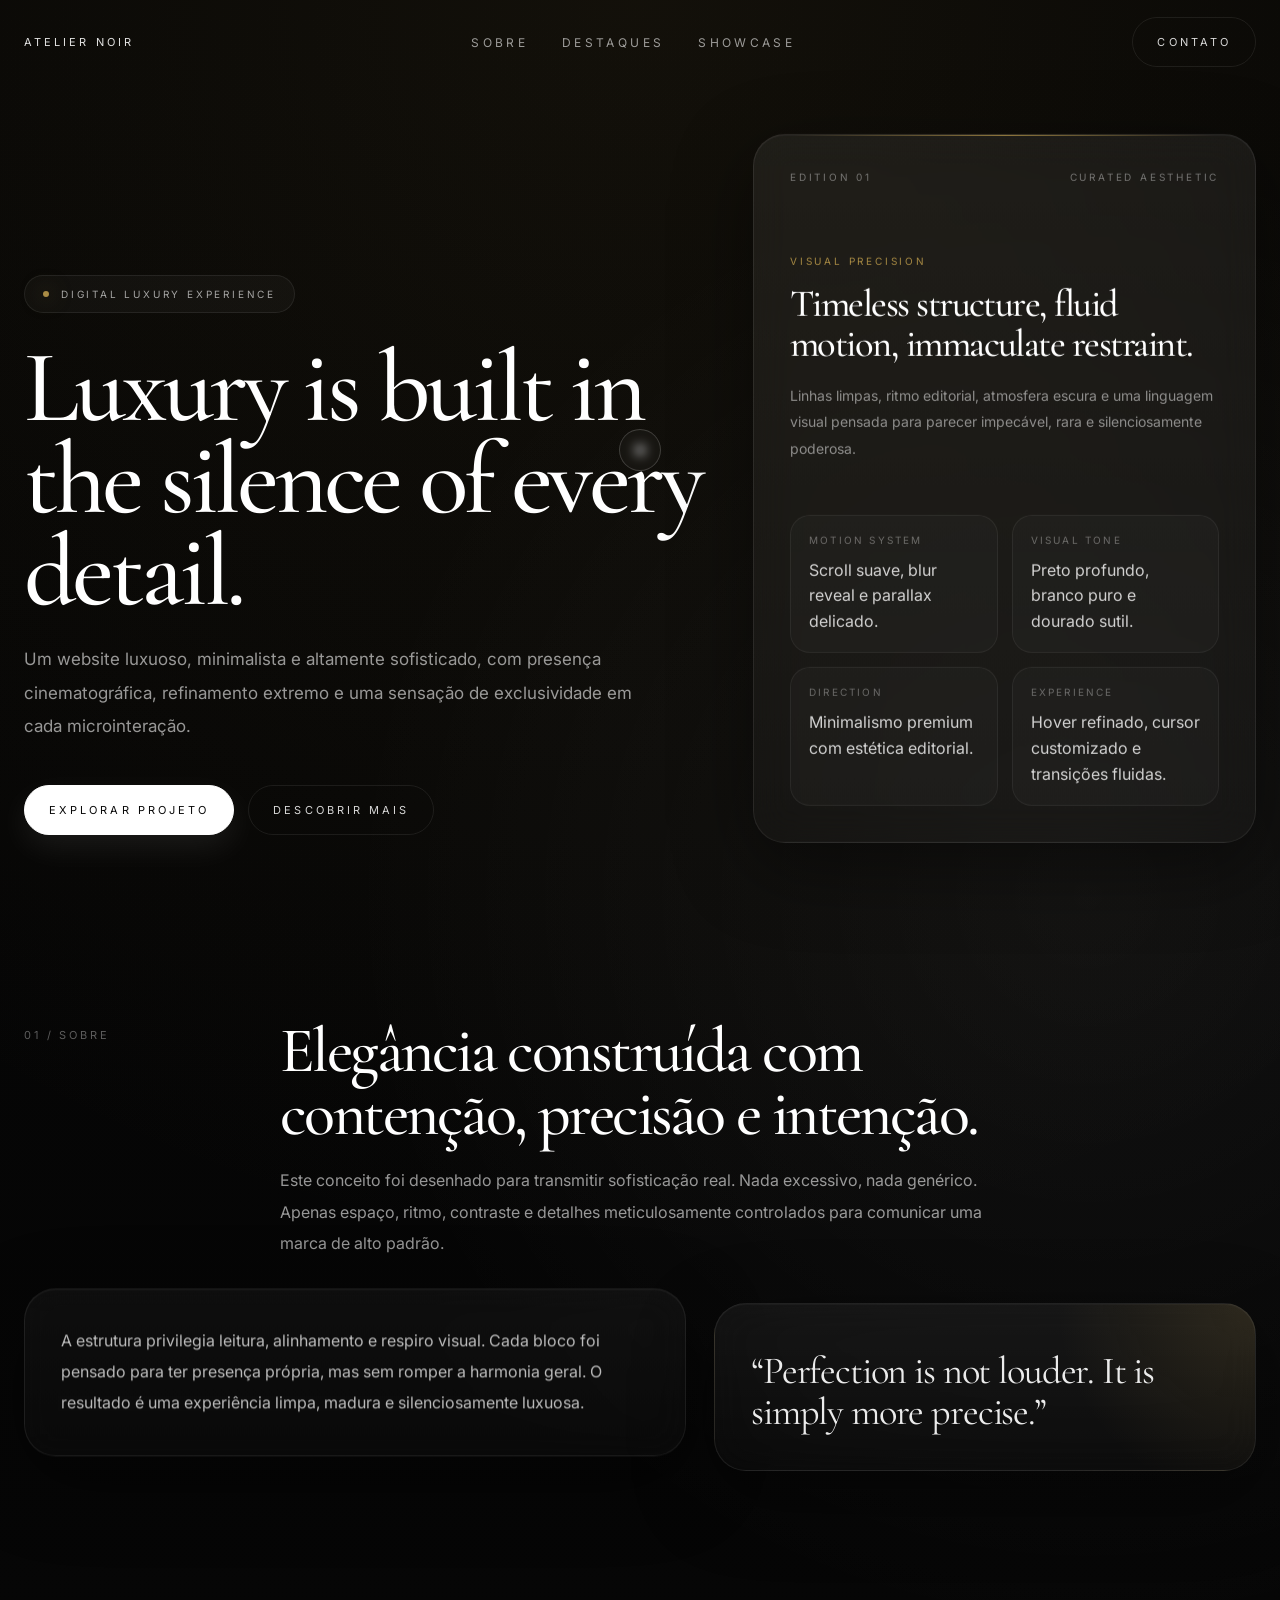
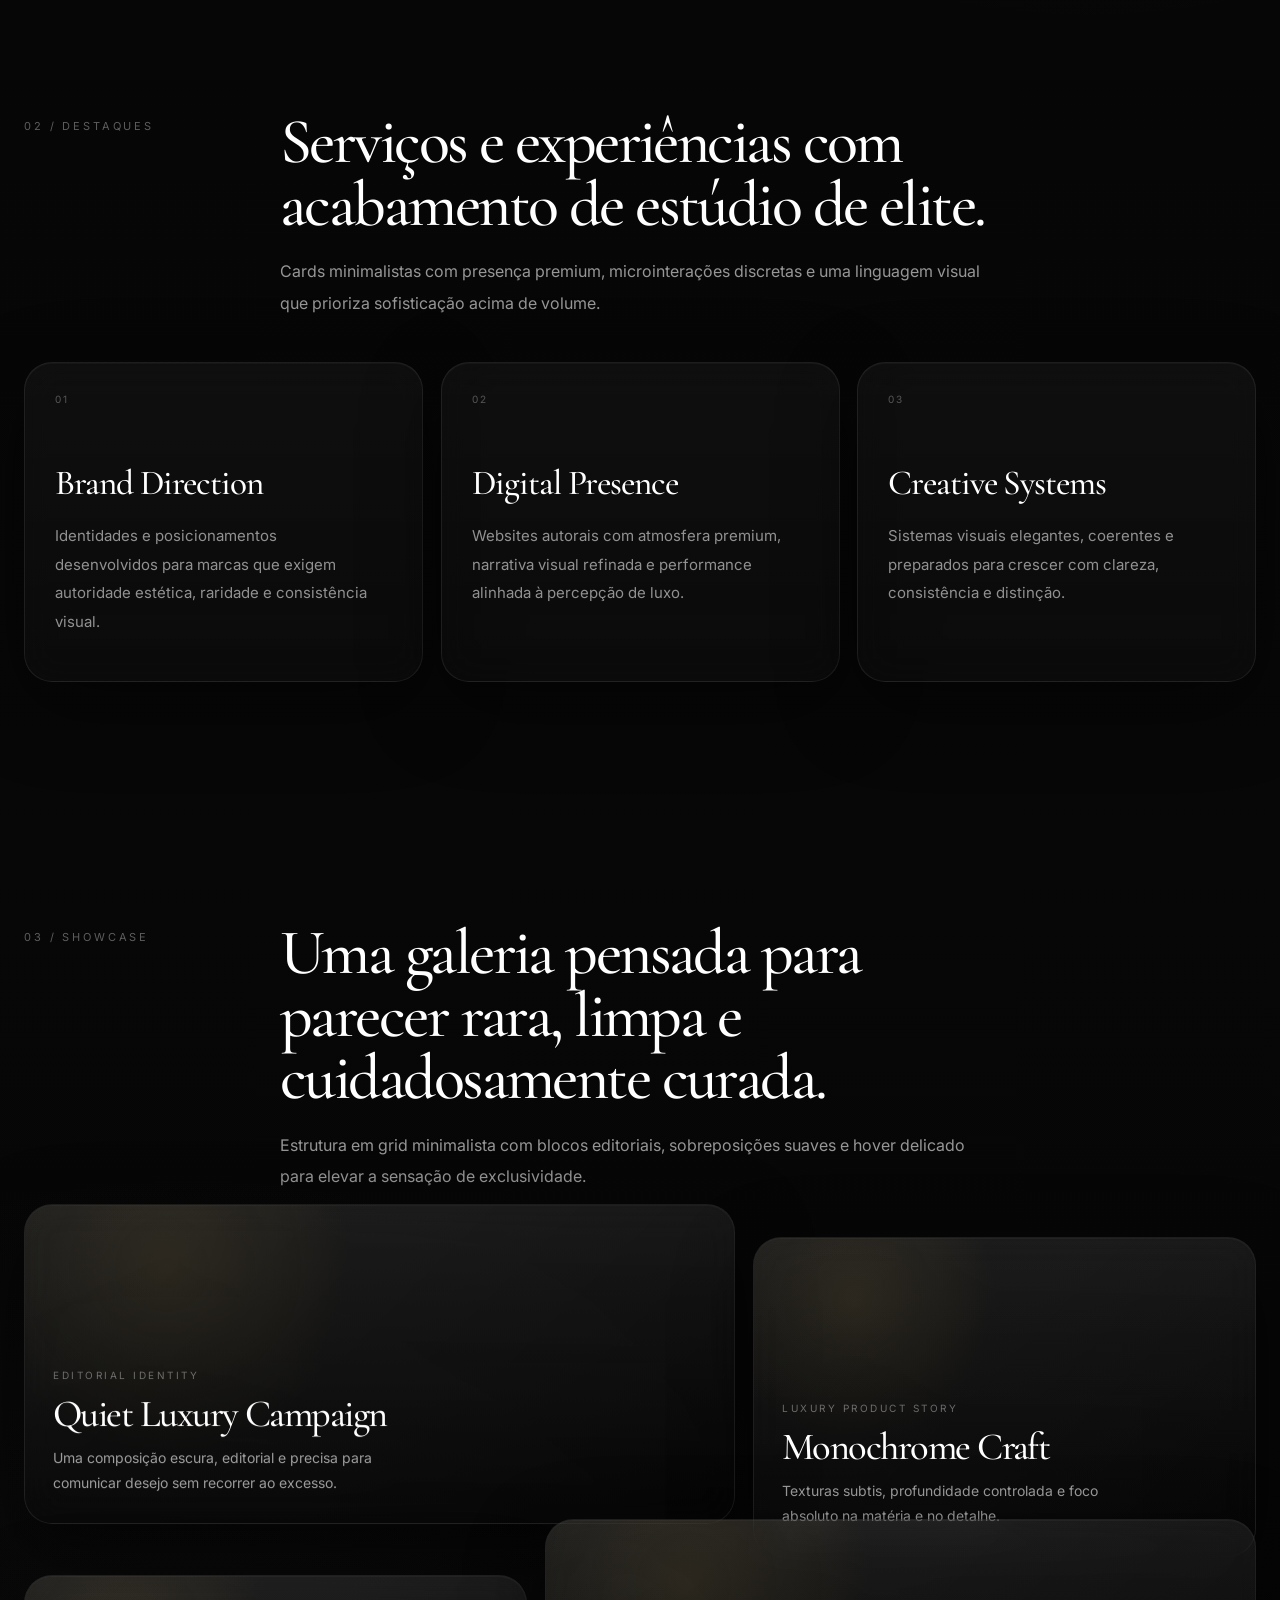
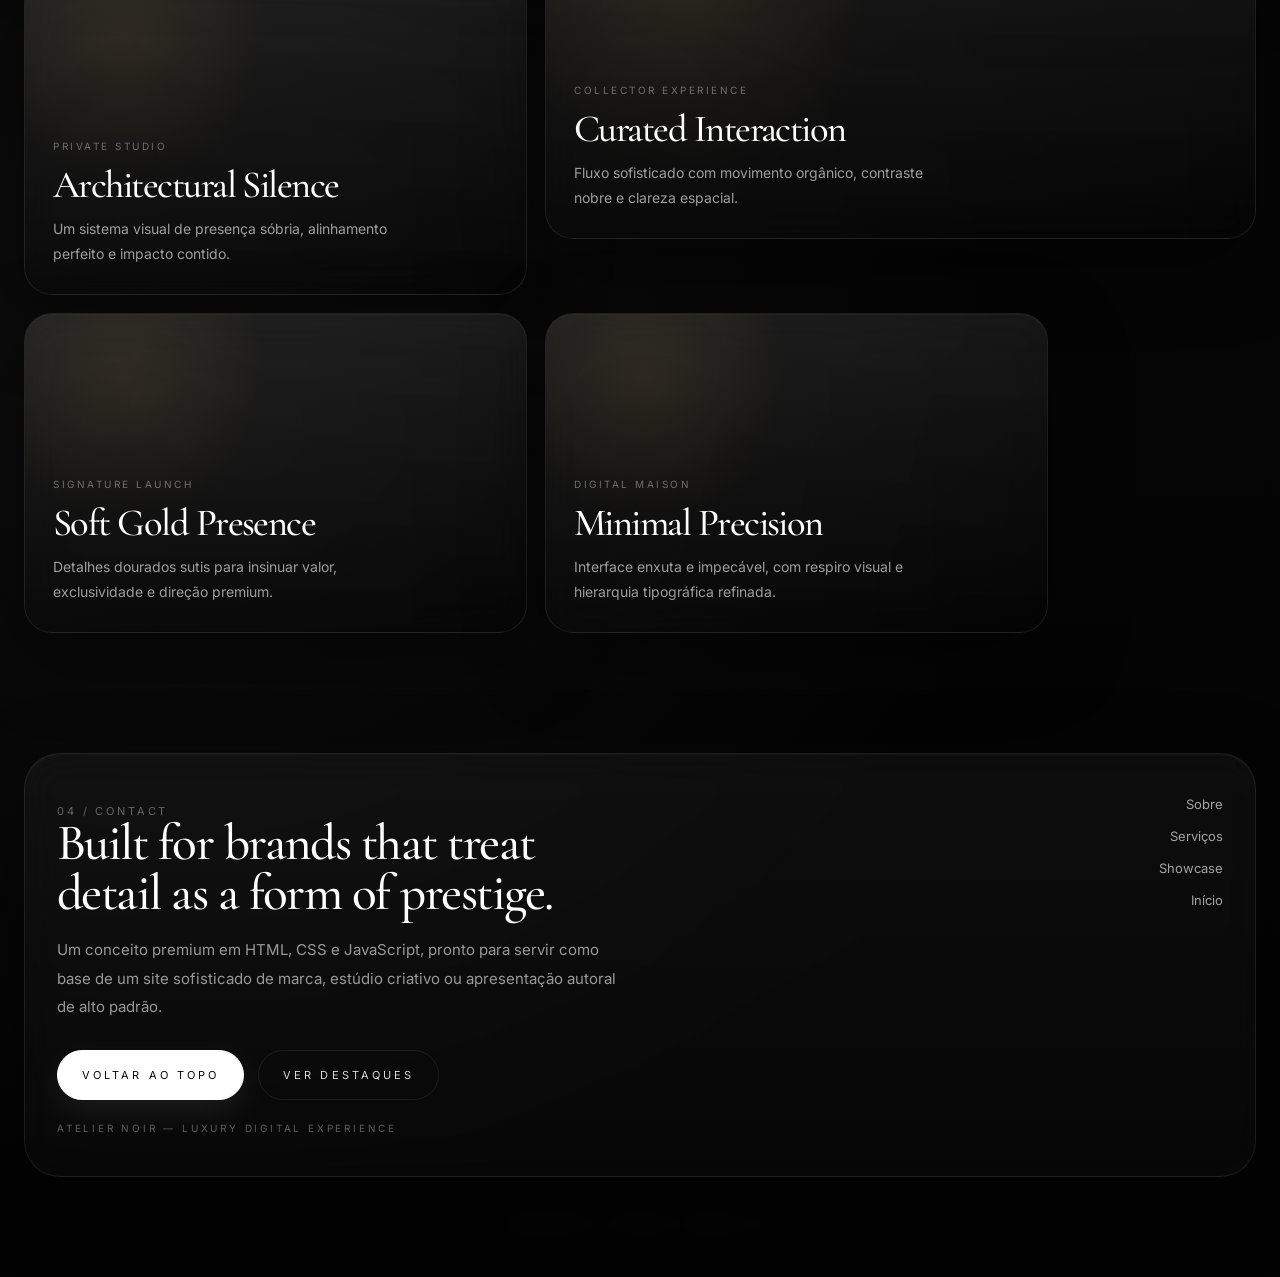
==== index.html @ e0cd9750 "Rename index 2.html to index.html" ====
<!DOCTYPE html>
<!--
  Atelier Noir — Luxury Digital Experience
  Arquivo: index.html
  Função: estrutura HTML principal do site.
-->
<html lang="pt-BR">
<head>
  <meta charset="UTF-8" />
  <meta name="viewport" content="width=device-width, initial-scale=1.0" />
  <title>Atelier Noir — Luxury Digital Experience</title>
  <link rel="preconnect" href="https://fonts.googleapis.com">
  <link rel="preconnect" href="https://fonts.gstatic.com" crossorigin>
  <link href="https://fonts.googleapis.com/css2?family=Inter:wght@300;400;500;600&family=Cormorant+Garamond:wght@400;500;600&display=swap" rel="stylesheet">
  <!-- Estilos principais do projeto -->
  <link rel="stylesheet" href="style.css" />
</head>
<body>
  <div class="cursor"></div>
  <div class="cursor-follower"></div>

  <header class="site-header" id="siteHeader">
    <div class="container nav">
      <a href="#hero" class="brand magnetic">Atelier Noir</a>
      <nav class="nav-links">
        <a href="#about" class="magnetic">Sobre</a>
        <a href="#services" class="magnetic">Destaques</a>
        <a href="#showcase" class="magnetic">Showcase</a>
      </nav>
      <a href="#footer" class="button ghost magnetic">Contato</a>
    </div>
  </header>

  <main>
    <section class="hero" id="hero">
      <div class="container hero-grid">
        <div class="reveal">
          <span class="eyebrow">Digital Luxury Experience</span>
          <h1>Luxury is built in the silence of every detail.</h1>
          <p class="hero-copy">
            Um website luxuoso, minimalista e altamente sofisticado, com presença cinematográfica, refinamento extremo e uma sensação de exclusividade em cada microinteração.
          </p>
          <div class="hero-actions">
            <a href="#showcase" class="button primary magnetic">Explorar projeto</a>
            <a href="#about" class="button ghost magnetic">Descobrir mais</a>
          </div>
        </div>

        <div class="hero-panel reveal parallax" data-speed="0.08">
          <div class="panel-meta">
            <span>Edition 01</span>
            <span>Curated Aesthetic</span>
          </div>
          <div class="label">Visual Precision</div>
          <h2 class="panel-title">Timeless structure, fluid motion, immaculate restraint.</h2>
          <p class="panel-copy">
            Linhas limpas, ritmo editorial, atmosfera escura e uma linguagem visual pensada para parecer impecável, rara e silenciosamente poderosa.
          </p>

          <div class="metrics">
            <div class="metric">
              <span>Motion System</span>
              <strong>Scroll suave, blur reveal e parallax delicado.</strong>
            </div>
            <div class="metric">
              <span>Visual Tone</span>
              <strong>Preto profundo, branco puro e dourado sutil.</strong>
            </div>
            <div class="metric">
              <span>Direction</span>
              <strong>Minimalismo premium com estética editorial.</strong>
            </div>
            <div class="metric">
              <span>Experience</span>
              <strong>Hover refinado, cursor customizado e transições fluidas.</strong>
            </div>
          </div>
        </div>
      </div>
    </section>

    <section class="section" id="about">
      <div class="container">
        <div class="section-top reveal">
          <div class="section-index">01 / Sobre</div>
          <div>
            <h2>Elegância construída com contenção, precisão e intenção.</h2>
            <p class="section-copy">
              Este conceito foi desenhado para transmitir sofisticação real. Nada excessivo, nada genérico. Apenas espaço, ritmo, contraste e detalhes meticulosamente controlados para comunicar uma marca de alto padrão.
            </p>
          </div>
        </div>

        <div class="about-layout">
          <div class="editorial-card reveal parallax" data-speed="0.05">
            <p>
              A estrutura privilegia leitura, alinhamento e respiro visual. Cada bloco foi pensado para ter presença própria, mas sem romper a harmonia geral. O resultado é uma experiência limpa, madura e silenciosamente luxuosa.
            </p>
          </div>
          <div class="editorial-quote reveal">
            <p>“Perfection is not louder. It is simply more precise.”</p>
          </div>
        </div>
      </div>
    </section>

    <section class="section" id="services">
      <div class="container">
        <div class="section-top reveal">
          <div class="section-index">02 / Destaques</div>
          <div>
            <h2>Serviços e experiências com acabamento de estúdio de elite.</h2>
            <p class="section-copy">
              Cards minimalistas com presença premium, microinterações discretas e uma linguagem visual que prioriza sofisticação acima de volume.
            </p>
          </div>
        </div>

        <div class="services-grid">
          <article class="service-card reveal magnetic">
            <div class="service-number">01</div>
            <h3>Brand Direction</h3>
            <p>Identidades e posicionamentos desenvolvidos para marcas que exigem autoridade estética, raridade e consistência visual.</p>
          </article>

          <article class="service-card reveal magnetic delay-08">
            <div class="service-number">02</div>
            <h3>Digital Presence</h3>
            <p>Websites autorais com atmosfera premium, narrativa visual refinada e performance alinhada à percepção de luxo.</p>
          </article>

          <article class="service-card reveal magnetic delay-16">
            <div class="service-number">03</div>
            <h3>Creative Systems</h3>
            <p>Sistemas visuais elegantes, coerentes e preparados para crescer com clareza, consistência e distinção.</p>
          </article>
        </div>
      </div>
    </section>

    <section class="section" id="showcase">
      <div class="container">
        <div class="section-top reveal">
          <div class="section-index">03 / Showcase</div>
          <div>
            <h2>Uma galeria pensada para parecer rara, limpa e cuidadosamente curada.</h2>
            <p class="section-copy">
              Estrutura em grid minimalista com blocos editoriais, sobreposições suaves e hover delicado para elevar a sensação de exclusividade.
            </p>
          </div>
        </div>

        <div class="showcase-grid">
          <article class="showcase-item reveal magnetic parallax" data-speed="0.04">
            <div>
              <div class="showcase-meta">Editorial Identity</div>
              <h3 class="showcase-title">Quiet Luxury Campaign</h3>
              <p class="showcase-desc">Uma composição escura, editorial e precisa para comunicar desejo sem recorrer ao excesso.</p>
            </div>
          </article>

          <article class="showcase-item reveal magnetic delay-06">
            <div>
              <div class="showcase-meta">Luxury Product Story</div>
              <h3 class="showcase-title">Monochrome Craft</h3>
              <p class="showcase-desc">Texturas subtis, profundidade controlada e foco absoluto na matéria e no detalhe.</p>
            </div>
          </article>

          <article class="showcase-item reveal magnetic delay-12">
            <div>
              <div class="showcase-meta">Private Studio</div>
              <h3 class="showcase-title">Architectural Silence</h3>
              <p class="showcase-desc">Um sistema visual de presença sóbria, alinhamento perfeito e impacto contido.</p>
            </div>
          </article>

          <article class="showcase-item reveal magnetic parallax" data-speed="0.06">
            <div>
              <div class="showcase-meta">Collector Experience</div>
              <h3 class="showcase-title">Curated Interaction</h3>
              <p class="showcase-desc">Fluxo sofisticado com movimento orgânico, contraste nobre e clareza espacial.</p>
            </div>
          </article>

          <article class="showcase-item reveal magnetic delay-08">
            <div>
              <div class="showcase-meta">Signature Launch</div>
              <h3 class="showcase-title">Soft Gold Presence</h3>
              <p class="showcase-desc">Detalhes dourados sutis para insinuar valor, exclusividade e direção premium.</p>
            </div>
          </article>

          <article class="showcase-item reveal magnetic delay-14">
            <div>
              <div class="showcase-meta">Digital Maison</div>
              <h3 class="showcase-title">Minimal Precision</h3>
              <p class="showcase-desc">Interface enxuta e impecável, com respiro visual e hierarquia tipográfica refinada.</p>
            </div>
          </article>
        </div>
      </div>
    </section>
  </main>

  <footer class="footer" id="footer">
    <div class="container">
      <div class="footer-grid reveal">
        <div>
          <div class="section-index">04 / Contact</div>
          <h3>Built for brands that treat detail as a form of prestige.</h3>
          <p>
            Um conceito premium em HTML, CSS e JavaScript, pronto para servir como base de um site sofisticado de marca, estúdio criativo ou apresentação autoral de alto padrão.
          </p>
          <div class="footer-actions">
            <a href="#hero" class="button primary magnetic">Voltar ao topo</a>
            <a href="#services" class="button ghost magnetic">Ver destaques</a>
          </div>
          <div class="footer-meta">Atelier Noir — Luxury Digital Experience</div>
        </div>

        <div class="footer-links">
          <a href="#about" class="social-link magnetic">Sobre</a>
          <a href="#services" class="social-link magnetic">Serviços</a>
          <a href="#showcase" class="social-link magnetic">Showcase</a>
          <a href="#hero" class="social-link magnetic">Início</a>
        </div>
      </div>
    
    <!-- ===================================================== -->
    <!-- Crédito do designer (fora do card, mais elegante)     -->
    <!-- ===================================================== -->
    <a href="https://gusthaf-versailles.vercel.app/" target="_blank" class="designer-signature reveal">
      Designed by Gusthaf Versailles
    </a>

  </div>
</footer>

  <!-- Scripts principais do projeto -->
  <script src="script.js"></script>
</body>
</html>
---- style.css ----
/* =========================================================
   Atelier Noir — Luxury Digital Experience
   Arquivo: style.css
   Função: estilos visuais, responsividade, animações e layout.
   ========================================================= */

:root {
  --bg: #050505;
  --bg-soft: #0a0a0a;
  --panel: rgba(255, 255, 255, 0.04);
  --panel-strong: rgba(255, 255, 255, 0.06);
  --text: #ffffff;
  --muted: rgba(255, 255, 255, 0.58);
  --soft: rgba(255, 255, 255, 0.18);
  --line: rgba(255, 255, 255, 0.08);
  --gold: #aa8c45;
  --gold-soft: rgba(170, 140, 69, 0.22);
  --graphite: #1a1a1a;
  --radius-xl: 32px;
  --radius-lg: 24px;
  --radius-md: 18px;
  --shadow: 0 24px 80px rgba(0, 0, 0, 0.45);
  --container: 1280px;
}

/* Reset global e box sizing. */
* {
  margin: 0;
  padding: 0;
  box-sizing: border-box;
}

/* Rolagem suave para links internos. */
html {
  scroll-behavior: smooth;
}

/* Base visual da página: fundo, tipografia e cursor customizado. */
body {
  font-family: 'Inter', sans-serif;
  background:
    radial-gradient(circle at 50% 0%, rgba(170, 140, 69, 0.09), transparent 28%),
    radial-gradient(circle at 85% 20%, rgba(255, 255, 255, 0.05), transparent 20%),
    radial-gradient(circle at 15% 80%, rgba(120, 120, 120, 0.07), transparent 22%),
    linear-gradient(180deg, #040404 0%, #070707 55%, #030303 100%);
  color: var(--text);
  min-height: 100vh;
  overflow-x: hidden;
  cursor: none;
}

body::before {
  content: "";
  position: fixed;
  inset: 0;
  pointer-events: none;
  opacity: 0.045;
  background-image: radial-gradient(rgba(255,255,255,0.8) 0.45px, transparent 0.45px);
  background-size: 8px 8px;
  mask-image: linear-gradient(to bottom, rgba(0,0,0,0.9), rgba(0,0,0,0.25));
  z-index: 1;
}

a {
  color: inherit;
  text-decoration: none;
}

img {
  max-width: 100%;
  display: block;
}

/* Cursor customizado usado em telas sem toque. */
.cursor,
.cursor-follower {
  position: fixed;
  top: 0;
  left: 0;
  pointer-events: none;
  z-index: 9999;
  border-radius: 50%;
  transform: translate(-50%, -50%);
  transition: opacity 0.3s ease;
}

.cursor {
  width: 9px;
  height: 9px;
  background: rgba(255,255,255,0.95);
  mix-blend-mode: difference;
}

.cursor-follower {
  width: 42px;
  height: 42px;
  border: 1px solid rgba(255,255,255,0.18);
  background: rgba(255,255,255,0.03);
  backdrop-filter: blur(6px);
}

/* Container central para manter o conteúdo alinhado. */
.container {
  width: min(calc(100% - 48px), var(--container));
  margin: 0 auto;
  position: relative;
  z-index: 2;
}

/* Header fixo e navegação principal. */
.site-header {
  position: fixed;
  top: 0;
  left: 0;
  width: 100%;
  z-index: 1000;
  border-bottom: 1px solid transparent;
  transition: background 0.5s ease, border-color 0.5s ease, backdrop-filter 0.5s ease, transform 0.5s ease;
}

.site-header.scrolled {
  background: rgba(0, 0, 0, 0.36);
  border-color: rgba(255,255,255,0.06);
  backdrop-filter: blur(18px);
}

.nav {
  display: flex;
  align-items: center;
  justify-content: space-between;
  min-height: 84px;
  gap: 20px;
}

.brand,
.eyebrow,
.label,
.button,
.footer-meta,
.nav-links a {
  text-transform: uppercase;
  letter-spacing: 0.28em;
}

.brand {
  font-size: 11px;
  color: rgba(255,255,255,0.88);
  white-space: nowrap;
}

.nav-links {
  display: flex;
  gap: 34px;
  font-size: 12px;
  color: rgba(255,255,255,0.58);
}

.nav-links a,
.button,
.showcase-item,
.service-card,
.social-link {
  transition: transform 0.5s cubic-bezier(.19,1,.22,1), color 0.4s ease, border-color 0.4s ease, background 0.4s ease, box-shadow 0.5s ease, opacity 0.4s ease;
}

.nav-links a:hover,
.social-link:hover {
  color: rgba(255,255,255,1);
}

/* Botões reutilizáveis do site. */
.button {
  display: inline-flex;
  align-items: center;
  justify-content: center;
  gap: 12px;
  min-height: 50px;
  padding: 0 24px;
  border-radius: 999px;
  border: 1px solid var(--line);
  font-size: 11px;
  color: rgba(255,255,255,0.84);
  background: transparent;
}

.button:hover {
  transform: translateY(-2px);
  border-color: rgba(255,255,255,0.18);
}

.button.primary {
  background: #ffffff;
  color: #080808;
  border-color: #ffffff;
  box-shadow: 0 12px 32px rgba(255,255,255,0.08);
}

.button.primary:hover {
  box-shadow: 0 18px 40px rgba(255,255,255,0.12);
}

.button.ghost:hover {
  border-color: rgba(170, 140, 69, 0.45);
  color: #ffffff;
}

/* Seção hero: primeira dobra do site. */
.hero {
  min-height: 100vh;
  display: flex;
  align-items: center;
  padding: 120px 0 60px;
}

.hero-grid {
  display: grid;
  grid-template-columns: 1.15fr 0.85fr;
  gap: 48px;
  align-items: end;
}

.eyebrow {
  display: inline-flex;
  align-items: center;
  gap: 12px;
  border: 1px solid var(--line);
  background: rgba(255,255,255,0.03);
  border-radius: 999px;
  padding: 12px 18px;
  font-size: 10px;
  color: rgba(255,255,255,0.62);
  backdrop-filter: blur(16px);
  margin-bottom: 28px;
}

.eyebrow::before {
  content: "";
  width: 6px;
  height: 6px;
  border-radius: 50%;
  background: var(--gold);
  box-shadow: 0 0 22px rgba(170,140,69,0.7);
}

h1,
h2,
.showcase-title,
.panel-title {
  font-family: 'Cormorant Garamond', serif;
  font-weight: 500;
  letter-spacing: -0.04em;
}

h1 {
  font-size: clamp(4.2rem, 8vw, 8.5rem);
  line-height: 0.9;
  max-width: 900px;
}

.hero-copy {
  max-width: 640px;
  margin-top: 26px;
  font-size: 17px;
  line-height: 1.95;
  color: var(--muted);
}

.hero-actions {
  display: flex;
  flex-wrap: wrap;
  gap: 14px;
  margin-top: 42px;
}

/* Card lateral da hero com métricas e efeito premium. */
.hero-panel {
  position: relative;
  overflow: hidden;
  border-radius: var(--radius-xl);
  border: 1px solid rgba(255,255,255,0.08);
  background: linear-gradient(180deg, rgba(255,255,255,0.065), rgba(255,255,255,0.025));
  padding: 36px;
  box-shadow: var(--shadow), inset 0 1px 0 rgba(255,255,255,0.04);
  backdrop-filter: blur(18px);
}

.hero-panel::before {
  content: "";
  position: absolute;
  top: 0;
  left: 40px;
  right: 40px;
  height: 1px;
  background: linear-gradient(90deg, transparent, rgba(170,140,69,0.9), transparent);
}

.panel-meta {
  display: flex;
  align-items: center;
  justify-content: space-between;
  margin-bottom: 72px;
  font-size: 10px;
  color: rgba(255,255,255,0.4);
  text-transform: uppercase;
  letter-spacing: 0.28em;
}

.label {
  color: var(--gold);
  font-size: 10px;
  margin-bottom: 18px;
}

.panel-title {
  font-size: clamp(2rem, 3vw, 3.2rem);
  line-height: 1.04;
  max-width: 500px;
}

.panel-copy {
  margin-top: 18px;
  font-size: 14px;
  line-height: 1.9;
  color: rgba(255,255,255,0.5);
  max-width: 430px;
}

.metrics {
  display: grid;
  grid-template-columns: repeat(2, 1fr);
  gap: 14px;
  margin-top: 52px;
}

.metric {
  background: rgba(255,255,255,0.025);
  border: 1px solid rgba(255,255,255,0.06);
  border-radius: 20px;
  padding: 18px;
}

.metric span {
  display: block;
  font-size: 10px;
  text-transform: uppercase;
  letter-spacing: 0.22em;
  color: rgba(255,255,255,0.35);
  margin-bottom: 12px;
}

.metric strong {
  font-size: 1rem;
  font-weight: 400;
  color: rgba(255,255,255,0.8);
  line-height: 1.6;
}

/* Estrutura geral das seções internas. */
.section {
  padding: 120px 0;
}

.section-top {
  display: grid;
  grid-template-columns: 220px 1fr;
  gap: 36px;
  margin-bottom: 44px;
  align-items: start;
}

.section-index {
  font-size: 11px;
  color: rgba(255,255,255,0.35);
  text-transform: uppercase;
  letter-spacing: 0.26em;
  padding-top: 8px;
}

h2 {
  font-size: clamp(2.8rem, 5vw, 5rem);
  line-height: 0.98;
  max-width: 720px;
}

.section-copy {
  margin-top: 20px;
  max-width: 720px;
  font-size: 16px;
  line-height: 1.95;
  color: rgba(255,255,255,0.58);
}

/* Seção Sobre. */
.about-layout {
  display: grid;
  grid-template-columns: 1.1fr 0.9fr;
  gap: 28px;
  align-items: stretch;
}

.editorial-card,
.editorial-quote,
.service-card,
.showcase-item,
.footer-grid {
  border: 1px solid rgba(255,255,255,0.08);
  background: linear-gradient(180deg, rgba(255,255,255,0.04), rgba(255,255,255,0.02));
  box-shadow: var(--shadow), inset 0 1px 0 rgba(255,255,255,0.03);
  backdrop-filter: blur(18px);
}

.editorial-card,
.editorial-quote {
  border-radius: var(--radius-xl);
  padding: 36px;
}

.editorial-card p,
.editorial-quote p {
  font-size: 16px;
  line-height: 1.95;
  color: rgba(255,255,255,0.72);
}

.editorial-quote {
  display: flex;
  align-items: end;
  min-height: 100%;
  background:
    radial-gradient(circle at top right, rgba(170,140,69,0.16), transparent 35%),
    linear-gradient(180deg, rgba(255,255,255,0.05), rgba(255,255,255,0.02));
}

.editorial-quote p {
  font-family: 'Cormorant Garamond', serif;
  font-size: clamp(2rem, 3vw, 3rem);
  line-height: 1.08;
  color: rgba(255,255,255,0.92);
  letter-spacing: -0.03em;
}

/* Grid de serviços/destaques. */
.services-grid {
  display: grid;
  grid-template-columns: repeat(3, 1fr);
  gap: 18px;
}

.service-card {
  position: relative;
  overflow: hidden;
  border-radius: 28px;
  padding: 30px;
  min-height: 320px;
}

.service-card::before {
  content: "";
  position: absolute;
  inset: auto 0 0 0;
  height: 1px;
  background: linear-gradient(90deg, transparent, rgba(170,140,69,0.75), transparent);
  opacity: 0;
  transition: opacity 0.45s ease;
}

.service-card:hover {
  transform: translateY(-8px);
  border-color: rgba(255,255,255,0.13);
  background: linear-gradient(180deg, rgba(255,255,255,0.065), rgba(255,255,255,0.025));
}

.service-card:hover::before {
  opacity: 1;
}

.service-number {
  font-size: 10px;
  color: rgba(255,255,255,0.3);
  text-transform: uppercase;
  letter-spacing: 0.24em;
}

.service-card h3 {
  margin-top: 56px;
  font-family: 'Cormorant Garamond', serif;
  font-size: 2.2rem;
  font-weight: 500;
  letter-spacing: -0.03em;
}

.service-card p {
  margin-top: 18px;
  font-size: 15px;
  line-height: 1.9;
  color: rgba(255,255,255,0.55);
  max-width: 320px;
}

/* Showcase em grid editorial. */
.showcase-grid {
  display: grid;
  grid-template-columns: repeat(12, 1fr);
  gap: 18px;
}

.showcase-item {
  position: relative;
  overflow: hidden;
  border-radius: 28px;
  min-height: 320px;
  padding: 28px;
  display: flex;
  align-items: end;
  isolation: isolate;
}

.showcase-item::before {
  content: "";
  position: absolute;
  inset: 0;
  background: linear-gradient(180deg, rgba(255,255,255,0.02), rgba(0,0,0,0.55));
  z-index: -1;
}

.showcase-item::after {
  content: "";
  position: absolute;
  inset: 0;
  background:
    radial-gradient(circle at 20% 20%, rgba(170,140,69,0.16), transparent 30%),
    linear-gradient(135deg, rgba(255,255,255,0.06), rgba(255,255,255,0.01));
  opacity: 0.9;
  z-index: -2;
  transition: transform 1s cubic-bezier(.19,1,.22,1), opacity 0.5s ease;
}

.showcase-item:hover {
  transform: translateY(-6px);
  border-color: rgba(255,255,255,0.14);
}

.showcase-item:hover::after {
  transform: scale(1.06);
  opacity: 1;
}

.showcase-item:nth-child(1),
.showcase-item:nth-child(4) {
  grid-column: span 7;
}

.showcase-item:nth-child(2),
.showcase-item:nth-child(3),
.showcase-item:nth-child(5),
.showcase-item:nth-child(6) {
  grid-column: span 5;
}

.showcase-meta {
  font-size: 10px;
  text-transform: uppercase;
  letter-spacing: 0.25em;
  color: rgba(255,255,255,0.38);
  margin-bottom: 14px;
}

.showcase-title {
  font-size: clamp(2rem, 3vw, 3rem);
  line-height: 1.02;
  margin-bottom: 10px;
}

.showcase-desc {
  font-size: 14px;
  line-height: 1.8;
  color: rgba(255,255,255,0.6);
  max-width: 360px;
}

/* Rodapé e chamada final. */
.footer {
  padding: 0 0 48px;
}

.footer-grid {
  border-radius: 36px;
  padding: 42px 32px;
  display: grid;
  grid-template-columns: 1.2fr 0.8fr;
  gap: 32px;
}

.footer h3 {
  font-family: 'Cormorant Garamond', serif;
  font-size: clamp(2.4rem, 4vw, 4.2rem);
  font-weight: 500;
  line-height: 0.98;
  letter-spacing: -0.03em;
  max-width: 580px;
}

.footer p {
  margin-top: 18px;
  max-width: 560px;
  color: rgba(255,255,255,0.58);
  line-height: 1.9;
  font-size: 15px;
}

.footer-actions {
  margin-top: 28px;
  display: flex;
  flex-wrap: wrap;
  gap: 14px;
}

.footer-links {
  display: grid;
  gap: 16px;
  align-content: start;
  justify-items: end;
  text-align: right;
  color: rgba(255,255,255,0.62);
  font-size: 13px;
}

.footer-meta {
  margin-top: 22px;
  font-size: 10px;
  color: rgba(255,255,255,0.34);
}

/* Estado inicial/final das animações de entrada. */
.reveal {
  opacity: 0;
  transform: translateY(36px);
  filter: blur(14px);
  transition: opacity 1.2s cubic-bezier(.19,1,.22,1), transform 1.2s cubic-bezier(.19,1,.22,1), filter 1.2s cubic-bezier(.19,1,.22,1);
  will-change: transform, opacity, filter;
}

/* Delays utilitários substituem estilos inline sem mudar o efeito. */
.delay-06 { transition-delay: 0.06s; }
.delay-08 { transition-delay: 0.08s; }
.delay-12 { transition-delay: 0.12s; }
.delay-14 { transition-delay: 0.14s; }
.delay-16 { transition-delay: 0.16s; }

.reveal.visible {
  opacity: 1;
  transform: translateY(0);
  filter: blur(0);
}

.parallax {
  will-change: transform;
  transform: translate3d(0, 0, 0);
}

/* Responsividade para tablets e telas médias. */
@media (max-width: 1080px) {
  .hero-grid,
  .about-layout,
  .footer-grid,
  .section-top,
  .services-grid {
    grid-template-columns: 1fr;
  }

  .nav-links {
    display: none;
  }

  .showcase-item,
  .showcase-item:nth-child(1),
  .showcase-item:nth-child(2),
  .showcase-item:nth-child(3),
  .showcase-item:nth-child(4),
  .showcase-item:nth-child(5),
  .showcase-item:nth-child(6) {
    grid-column: span 12;
  }

  .footer-links {
    justify-items: start;
    text-align: left;
  }

  .panel-meta {
    margin-bottom: 40px;
  }
}

/* Responsividade para mobile. */
@media (max-width: 720px) {
  body {
    cursor: auto;
  }

  .cursor,
  .cursor-follower {
    display: none;
  }

  .container {
    width: min(calc(100% - 28px), var(--container));
  }

  .nav {
    min-height: 72px;
  }

  .hero {
    padding-top: 112px;
  }

  .hero-panel,
  .editorial-card,
  .editorial-quote,
  .service-card,
  .showcase-item,
  .footer-grid {
    padding: 24px;
    border-radius: 24px;
  }

  .metrics {
    grid-template-columns: 1fr;
  }

  .section {
    padding: 84px 0;
  }

  .showcase-item {
    min-height: 260px;
  }
}


/* =========================================================
   Assinatura do designer (fora do footer-card)
   Estilo minimalista, editorial e sofisticado.
   ========================================================= */

.designer-signature {
  margin-top: 32px;
  text-align: center;

  font-size: 10px;
  letter-spacing: 0.32em;
  text-transform: uppercase;

  color: rgba(255,255,255,0.22);

  transition: opacity 0.4s ease, color 0.4s ease;
}

.designer-signature:hover {
  color: rgba(255,255,255,0.5);
}


/* Upgrade da assinatura: link + fade elegante */
.designer-signature {
  display: block;
  margin-top: 40px;
  text-align: center;

  font-size: 10px;
  letter-spacing: 0.32em;
  text-transform: uppercase;

  color: rgba(255,255,255,0.18);

  opacity: 0;
  transform: translateY(10px);

  animation: signatureFade 1.2s ease forwards;
  animation-delay: 0.6s;

  transition: color 0.4s ease, opacity 0.4s ease;
}

/* Hover refinado */
.designer-signature:hover {
  color: rgba(255,255,255,0.55);
}

/* Fade suave ao aparecer no final */
@keyframes signatureFade {
  to {
    opacity: 1;
    transform: translateY(0);
  }
}
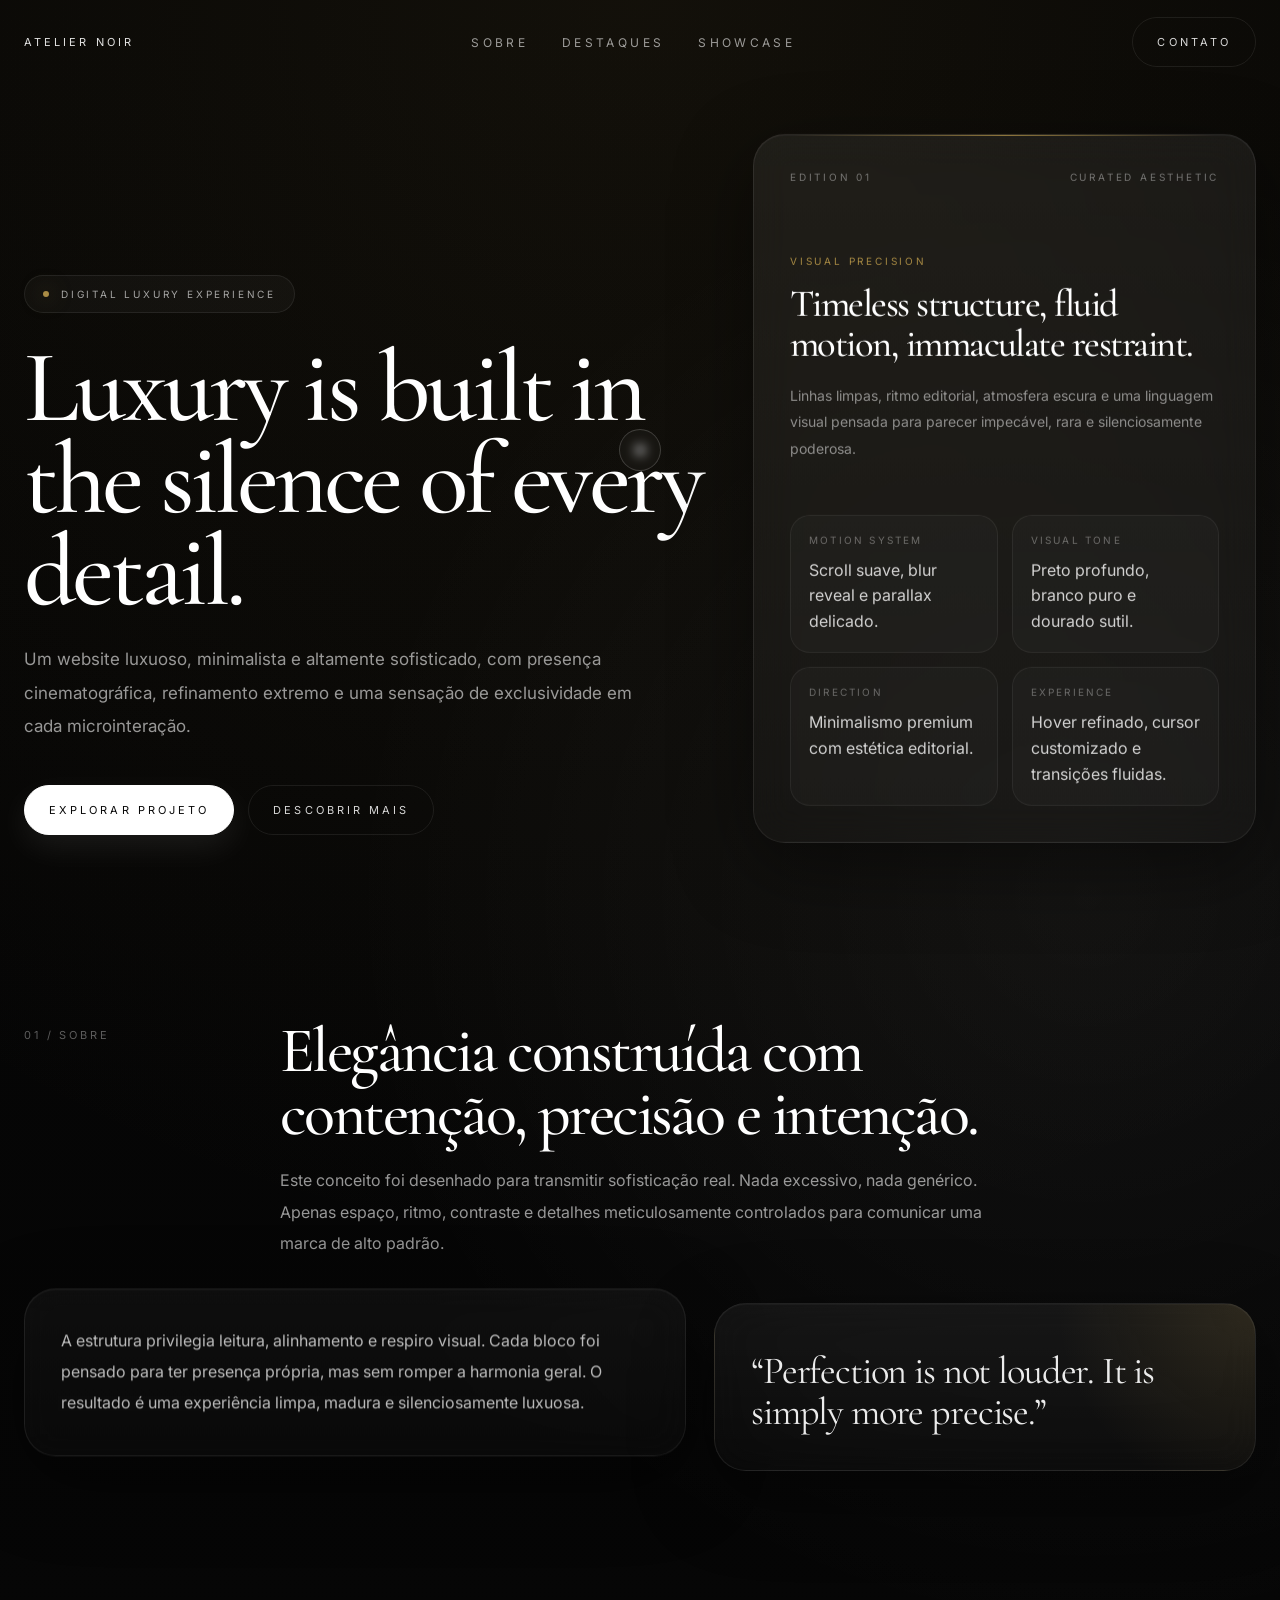
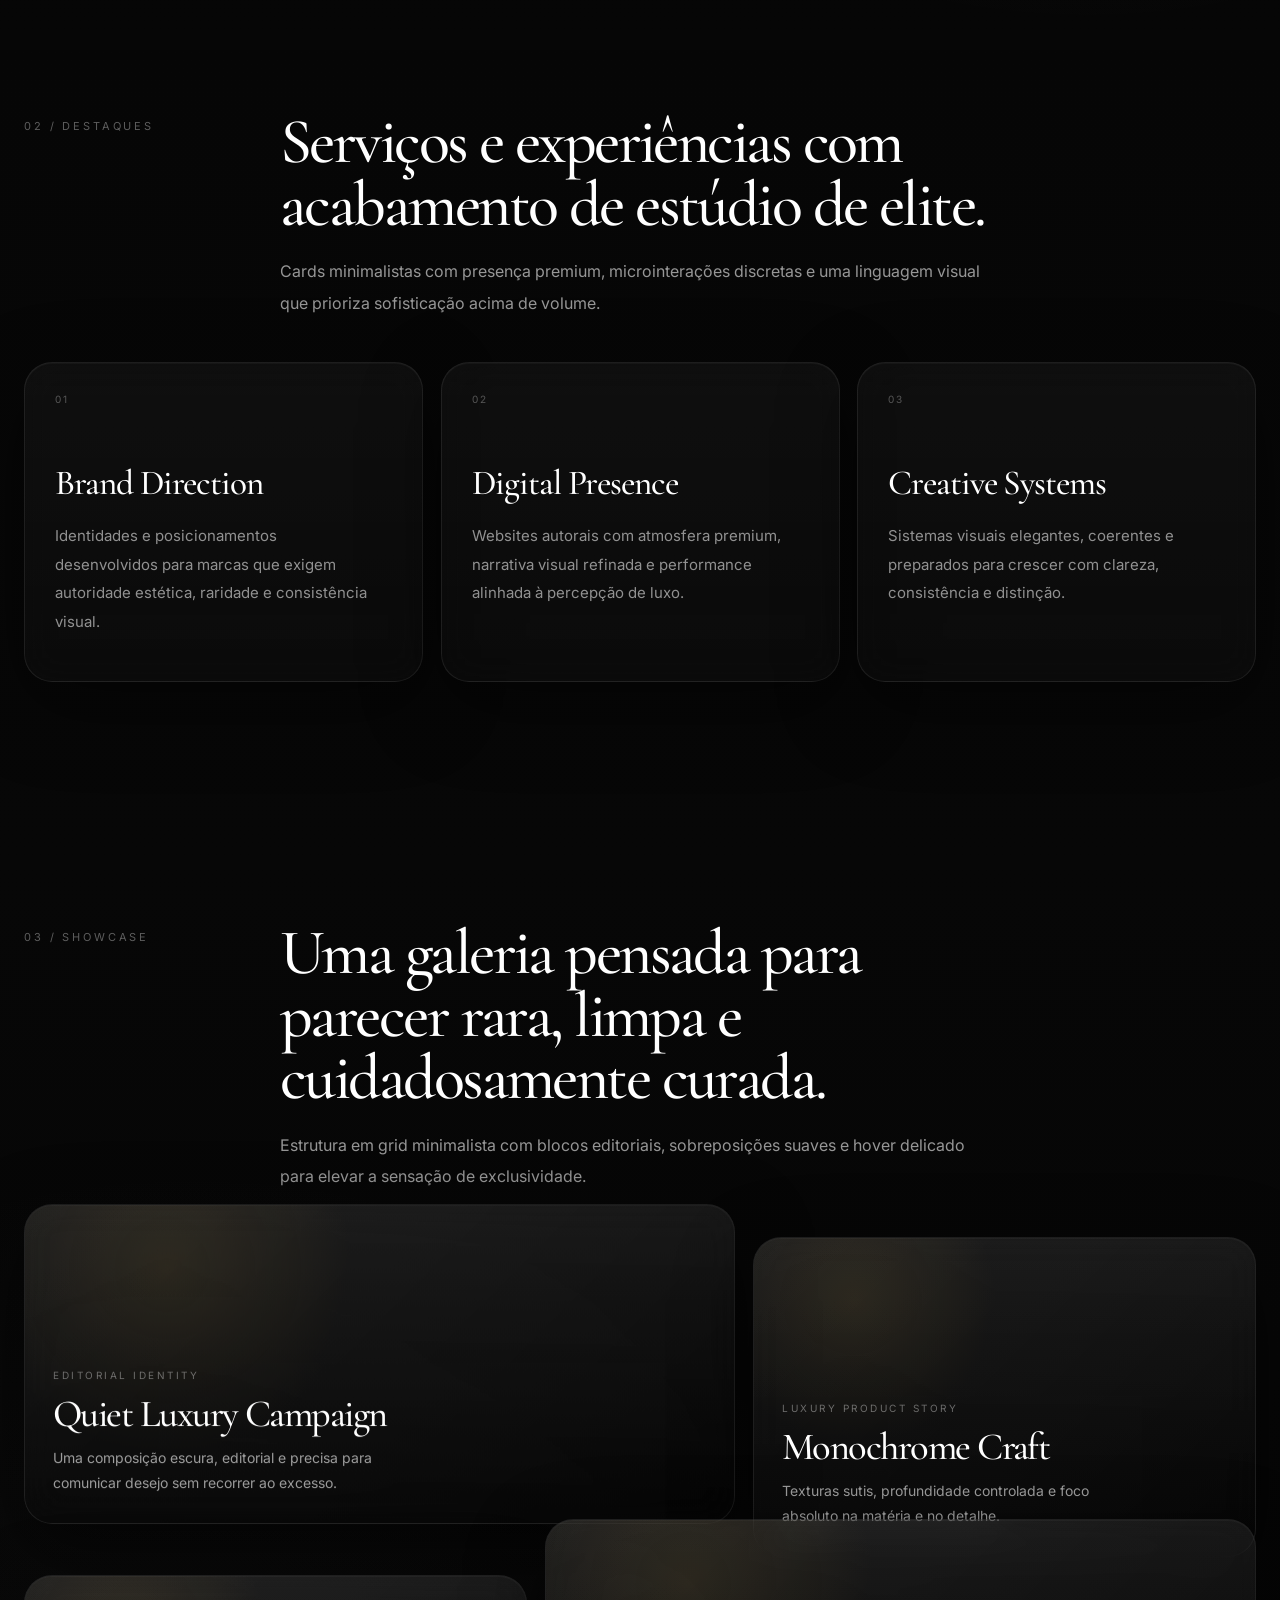
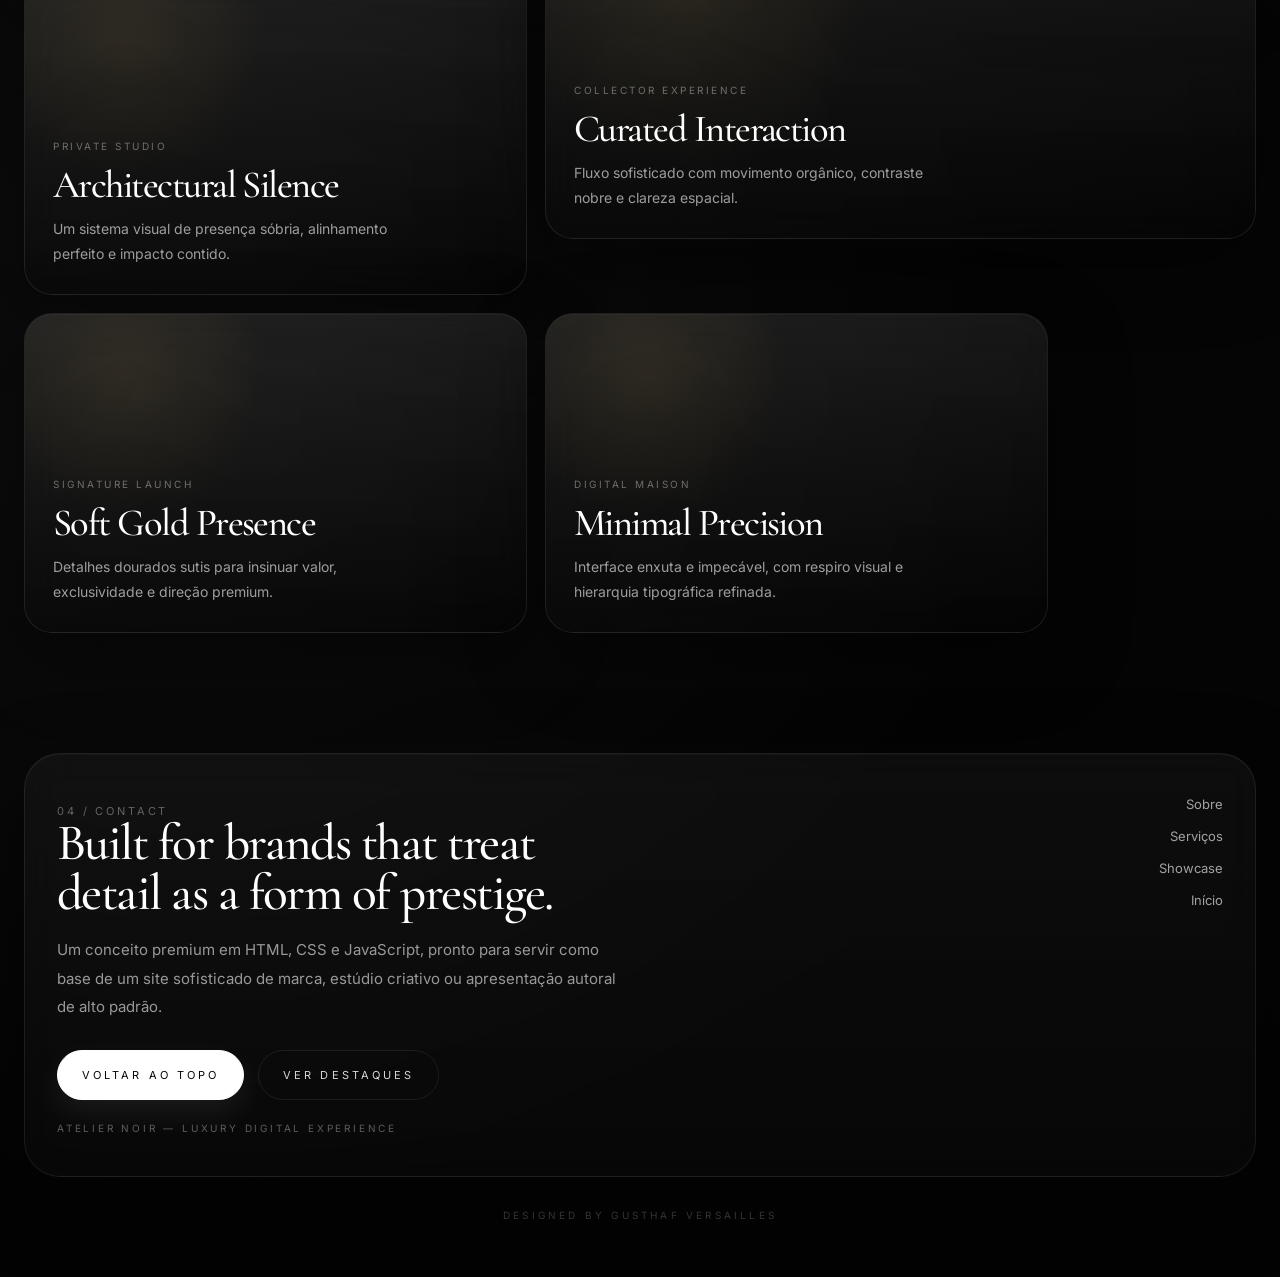
==== commit a18072ab: "Add files via upload" ====
--- a/index.html
+++ b/index.html
@@ -163,7 +163,7 @@
             <div>
               <div class="showcase-meta">Luxury Product Story</div>
               <h3 class="showcase-title">Monochrome Craft</h3>
-              <p class="showcase-desc">Texturas subtis, profundidade controlada e foco absoluto na matéria e no detalhe.</p>
+              <p class="showcase-desc">Texturas sutis, profundidade controlada e foco absoluto na matéria e no detalhe.</p>
             </div>
           </article>
 
@@ -230,8 +230,8 @@
     <!-- ===================================================== -->
     <!-- Crédito do designer (fora do card, mais elegante)     -->
     <!-- ===================================================== -->
-    <a href="https://gusthaf-versailles.vercel.app/" target="_blank" class="designer-signature reveal">
-      Designed by Gusthaf Versailles
+    <a href="https://gusthaf-versailles.vercel.app/" target="_blank" class="designer-signature">
+  Designed by Gusthaf Versailles
     </a>
 
   </div>
--- a/style.css
+++ b/style.css
@@ -741,46 +741,39 @@
 
 /* =========================================================
    Assinatura do designer (fora do footer-card)
-   Estilo minimalista, editorial e sofisticado.
+   Link discreto com leve fade ao chegar no final.
    ========================================================= */
 
 .designer-signature {
+  display: block;
   margin-top: 32px;
+  padding-bottom: 8px;
   text-align: center;
 
   font-size: 10px;
   letter-spacing: 0.32em;
   text-transform: uppercase;
 
-  color: rgba(255,255,255,0.22);
-
-  transition: opacity 0.4s ease, color 0.4s ease;
+  color: rgba(255,255,255,0.2);
+
+  opacity: 0;
+  transform: translateY(8px);
+
+  animation: signatureFade 1s ease forwards;
+  animation-delay: 0.35s;
+
+  transition: color 0.4s ease;
 }
 
 .designer-signature:hover {
-  color: rgba(255,255,255,0.5);
-}
-
-
-/* Upgrade da assinatura: link + fade elegante */
-.designer-signature {
-  display: block;
-  margin-top: 40px;
-  text-align: center;
-
-  font-size: 10px;
-  letter-spacing: 0.32em;
-  text-transform: uppercase;
-
-  color: rgba(255,255,255,0.18);
-
-  opacity: 0;
-  transform: translateY(10px);
-
-  animation: signatureFade 1.2s ease forwards;
-  animation-delay: 0.6s;
-
-  transition: color 0.4s ease, opacity 0.4s ease;
+  color: rgba(255,255,255,0.55);
+}
+
+@keyframes signatureFade {
+  to {
+    opacity: 1;
+    transform: translateY(0);
+  }
 }
 
 /* Hover refinado */
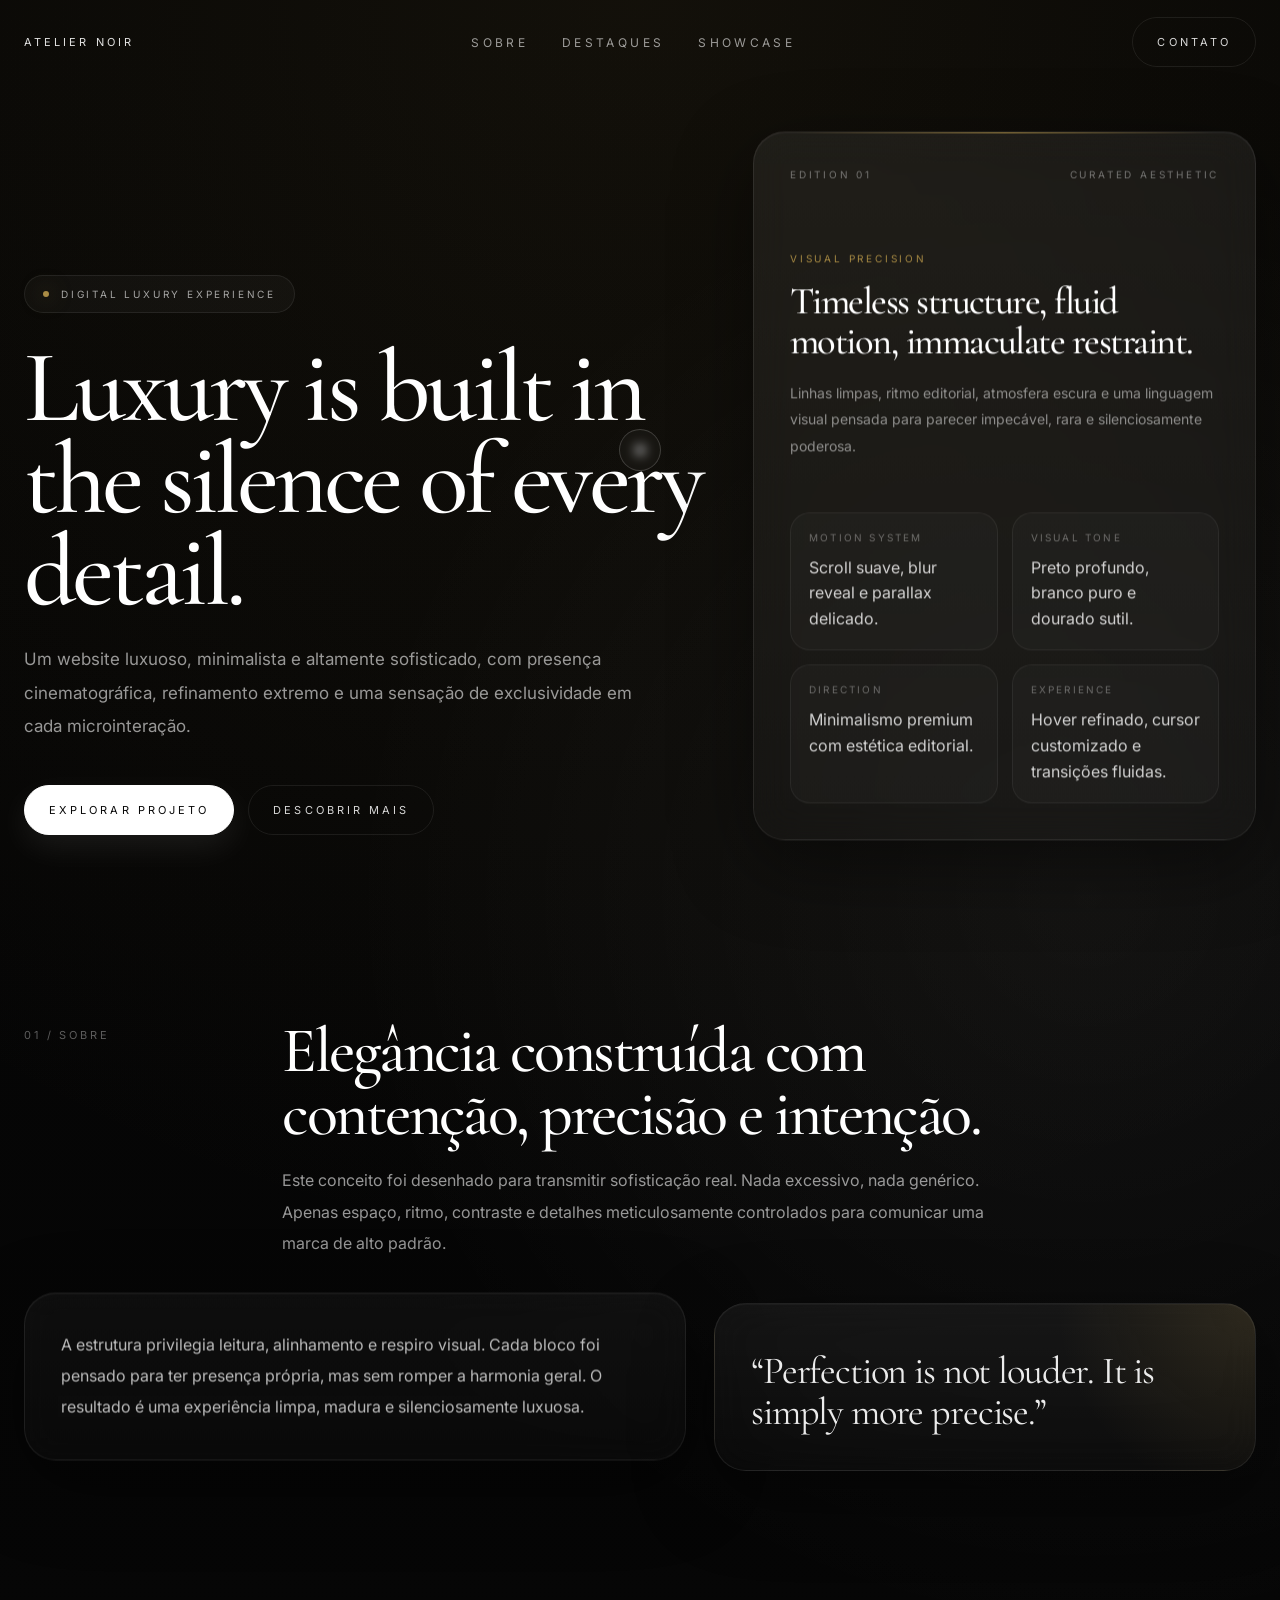
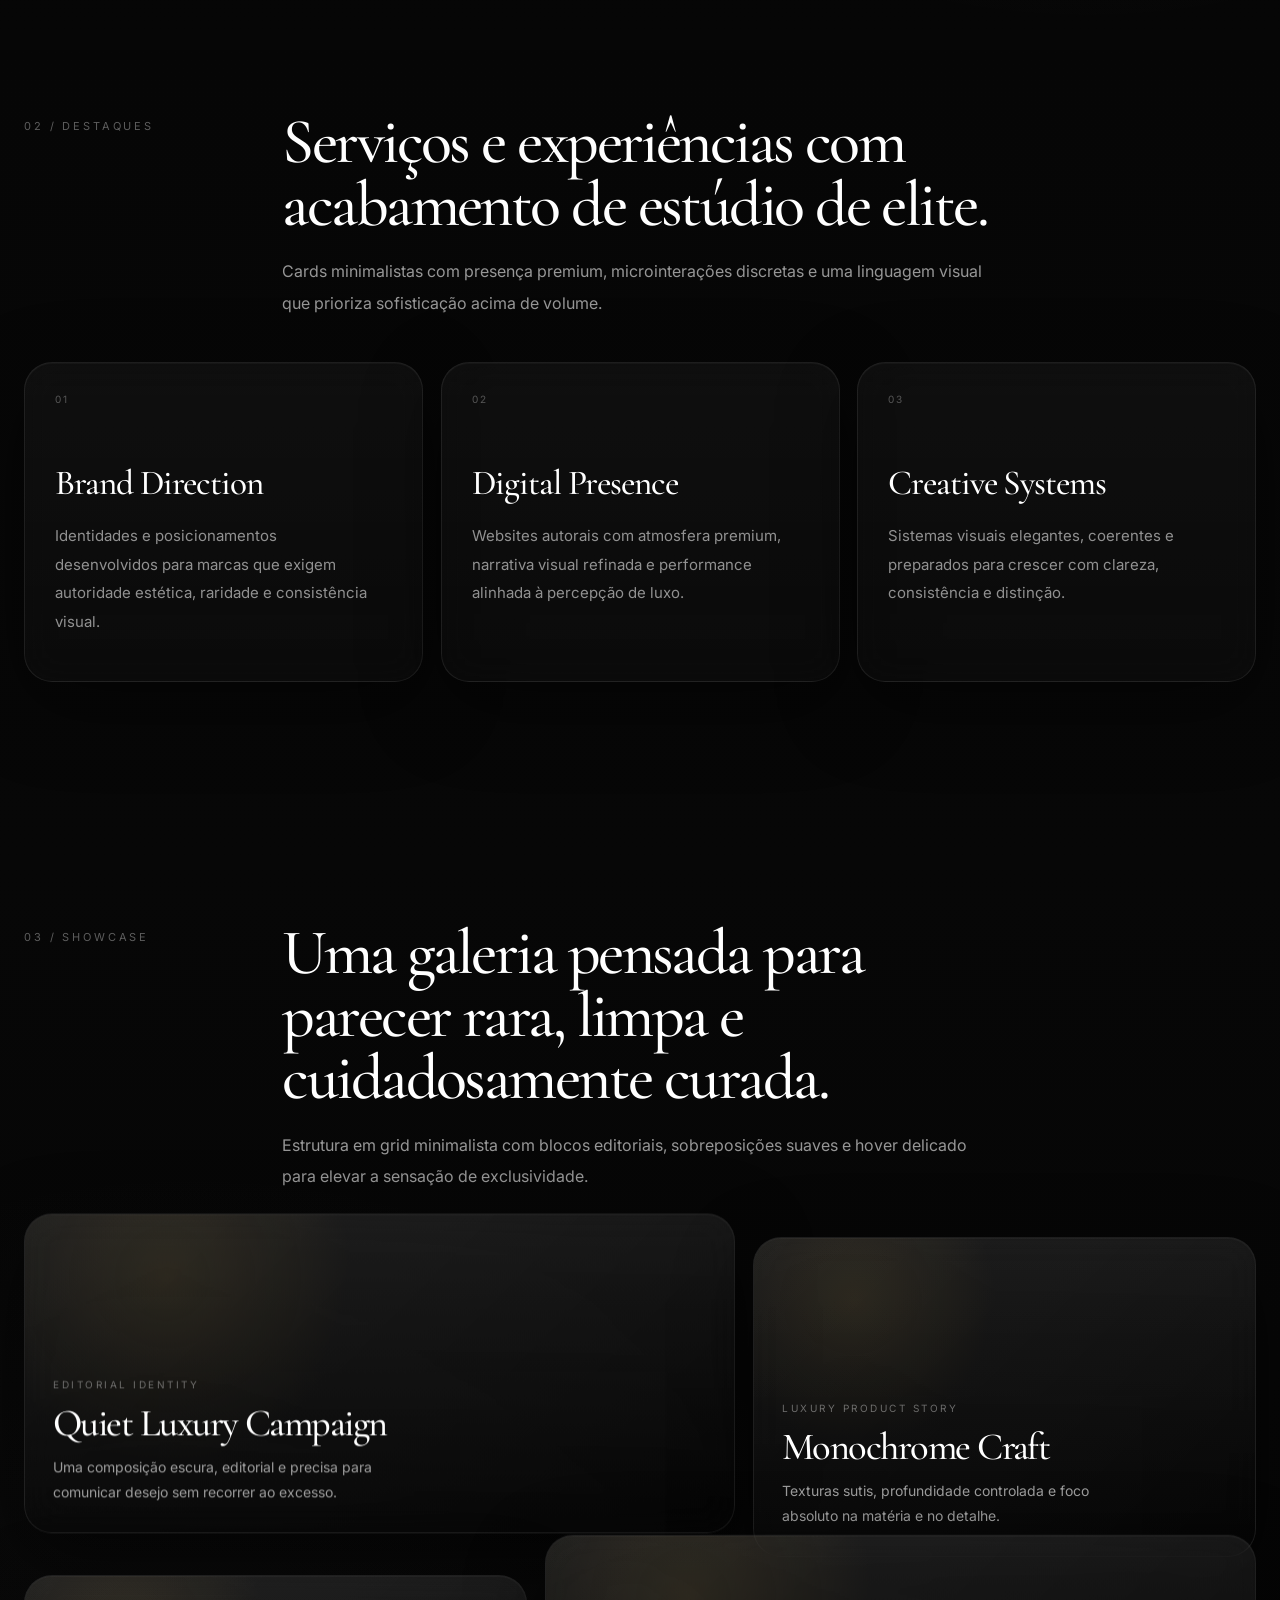
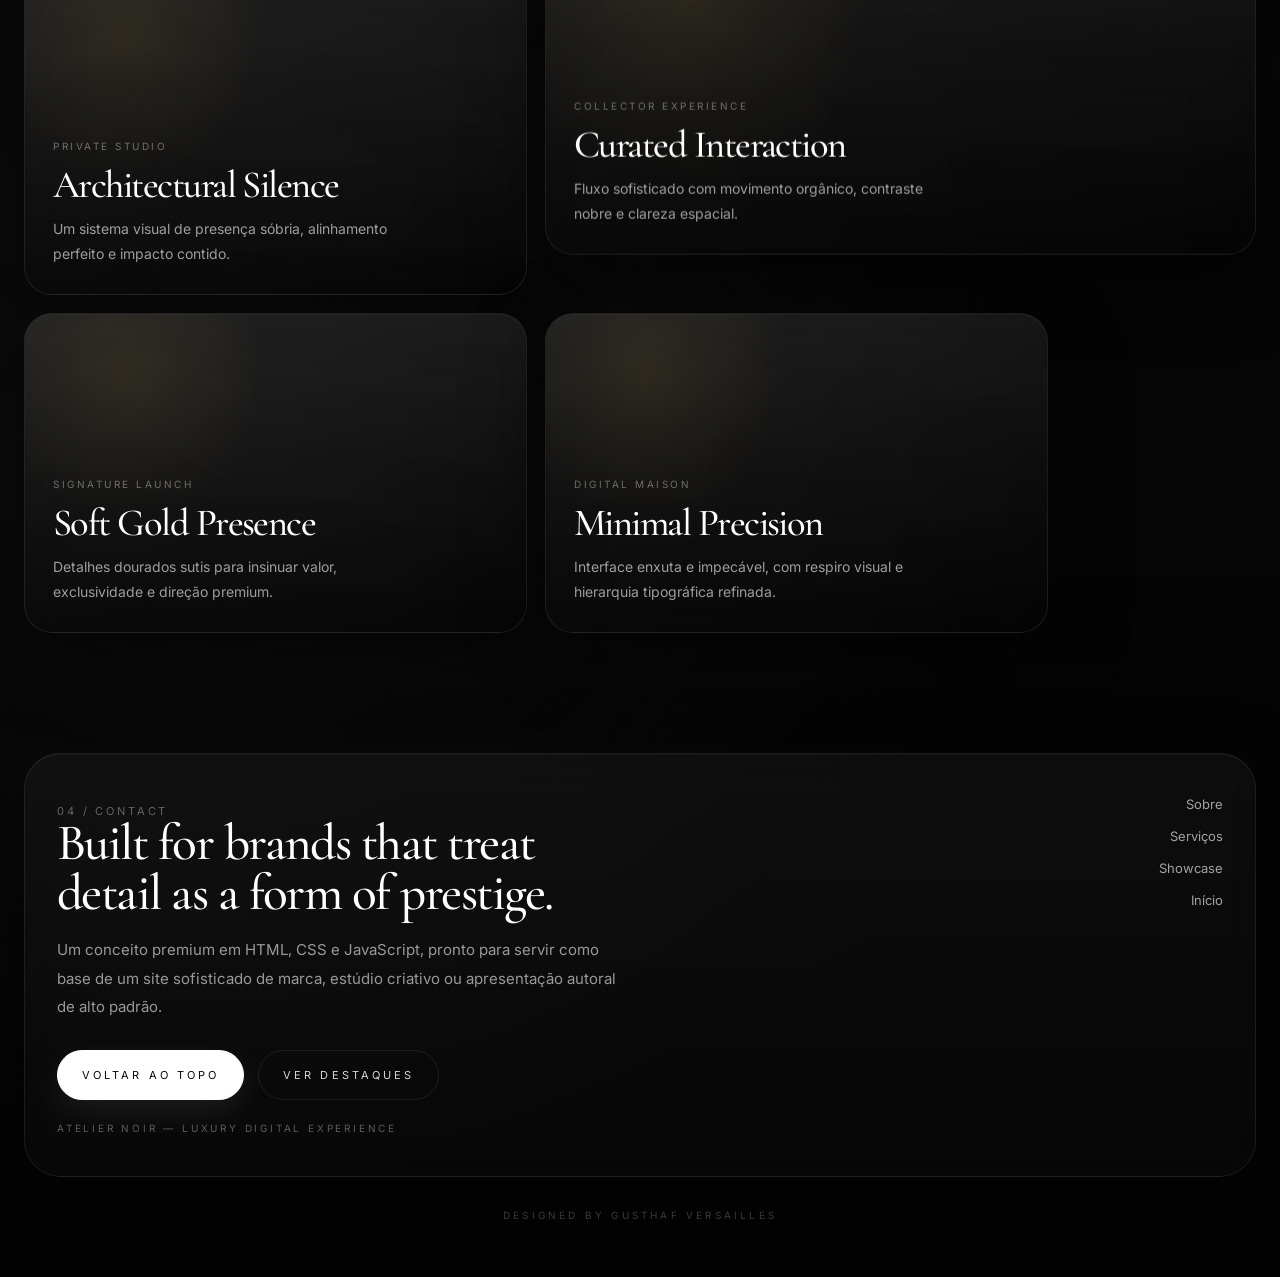
==== commit 10a2621f: "Add files via upload" ====
--- a/index.html
+++ b/index.html
@@ -231,9 +231,8 @@
     <!-- Crédito do designer (fora do card, mais elegante)     -->
     <!-- ===================================================== -->
     <a href="https://gusthaf-versailles.vercel.app/" target="_blank" class="designer-signature">
-  Designed by Gusthaf Versailles
+      Designed by Gusthaf Versailles
     </a>
-
   </div>
 </footer>
 
--- a/style.css
+++ b/style.css
@@ -362,8 +362,8 @@
 
 .section-top {
   display: grid;
-  grid-template-columns: 220px 1fr;
-  gap: 36px;
+  grid-template-columns: minmax(160px, 220px) minmax(0, 1fr);
+  gap: clamp(24px, 3vw, 48px);
   margin-bottom: 44px;
   align-items: start;
 }
@@ -442,8 +442,9 @@
 /* Grid de serviços/destaques. */
 .services-grid {
   display: grid;
-  grid-template-columns: repeat(3, 1fr);
+  grid-template-columns: repeat(3, minmax(0, 1fr));
   gap: 18px;
+  align-items: stretch;
 }
 
 .service-card {
@@ -452,6 +453,7 @@
   border-radius: 28px;
   padding: 30px;
   min-height: 320px;
+  height: 100%;
 }
 
 .service-card::before {
@@ -500,8 +502,9 @@
 /* Showcase em grid editorial. */
 .showcase-grid {
   display: grid;
-  grid-template-columns: repeat(12, 1fr);
+  grid-template-columns: repeat(12, minmax(0, 1fr));
   gap: 18px;
+  align-items: stretch;
 }
 
 .showcase-item {
@@ -509,6 +512,7 @@
   overflow: hidden;
   border-radius: 28px;
   min-height: 320px;
+  height: 100%;
   padding: 28px;
   display: flex;
   align-items: end;
@@ -634,10 +638,10 @@
 /* Estado inicial/final das animações de entrada. */
 .reveal {
   opacity: 0;
-  transform: translateY(36px);
-  filter: blur(14px);
-  transition: opacity 1.2s cubic-bezier(.19,1,.22,1), transform 1.2s cubic-bezier(.19,1,.22,1), filter 1.2s cubic-bezier(.19,1,.22,1);
-  will-change: transform, opacity, filter;
+  transform: translate3d(0, 28px, 0);
+  filter: blur(10px);
+  transition: opacity 0.9s cubic-bezier(.19,1,.22,1), transform 0.9s cubic-bezier(.19,1,.22,1), filter 0.9s cubic-bezier(.19,1,.22,1);
+  will-change: opacity, transform, filter;
 }
 
 /* Delays utilitários substituem estilos inline sem mudar o efeito. */
@@ -649,7 +653,7 @@
 
 .reveal.visible {
   opacity: 1;
-  transform: translateY(0);
+  transform: translate3d(0, 0, 0);
   filter: blur(0);
 }
 
@@ -668,6 +672,22 @@
     grid-template-columns: 1fr;
   }
 
+  .hero-grid {
+    align-items: start;
+  }
+
+  .section-top {
+    gap: 18px;
+  }
+
+  .section-index {
+    padding-top: 0;
+  }
+
+  .service-card {
+    min-height: 260px;
+  }
+
   .nav-links {
     display: none;
   }
@@ -736,8 +756,86 @@
   .showcase-item {
     min-height: 260px;
   }
-}
-
+
+  .section-top {
+    margin-bottom: 32px;
+  }
+
+  .footer-links {
+    gap: 12px;
+  }
+}
+
+
+
+
+/* =========================================================
+   Ajustes de estabilidade responsiva
+   Evita desalinhamentos em desktops grandes e simuladores.
+   ========================================================= */
+
+@media (min-width: 1440px) {
+  :root {
+    --container: 1180px;
+  }
+
+  .hero-grid {
+    grid-template-columns: minmax(0, 1.05fr) minmax(360px, 0.85fr);
+  }
+
+  .section-top {
+    grid-template-columns: 200px minmax(0, 760px);
+  }
+
+  .section-copy {
+    max-width: 680px;
+  }
+}
+
+@media (min-width: 1680px) {
+  .section {
+    padding: 128px 0;
+  }
+
+  h1 {
+    font-size: clamp(4.8rem, 6.8vw, 8rem);
+  }
+
+  h2 {
+    font-size: clamp(3rem, 4.4vw, 4.8rem);
+  }
+}
+
+/* Em telas médias e pequenas, o parallax é desligado pelo JS.
+   Esta regra garante que os elementos voltem ao fluxo normal. */
+.parallax.parallax-disabled {
+  transform: none !important;
+}
+
+/* Evita que animações causem layout estranho quando o usuário prefere menos movimento. */
+@media (prefers-reduced-motion: reduce) {
+  html {
+    scroll-behavior: auto;
+  }
+
+  *,
+  *::before,
+  *::after {
+    animation-duration: 0.001ms !important;
+    animation-iteration-count: 1 !important;
+    transition-duration: 0.001ms !important;
+  }
+
+  .reveal {
+    opacity: 1;
+    transform: none;
+    filter: none;
+  }
+
+  .parallax {
+    transform: none !important;
+  }
+}
 
 /* =========================================================
    Assinatura do designer (fora do footer-card)
@@ -754,10 +852,10 @@
   letter-spacing: 0.32em;
   text-transform: uppercase;
 
-  color: rgba(255,255,255,0.2);
+  color: rgba(255,255,255,0.22);
 
   opacity: 0;
-  transform: translateY(8px);
+  transform: translate3d(0, 8px, 0);
 
   animation: signatureFade 1s ease forwards;
   animation-delay: 0.35s;
@@ -772,19 +870,6 @@
 @keyframes signatureFade {
   to {
     opacity: 1;
-    transform: translateY(0);
-  }
-}
-
-/* Hover refinado */
-.designer-signature:hover {
-  color: rgba(255,255,255,0.55);
-}
-
-/* Fade suave ao aparecer no final */
-@keyframes signatureFade {
-  to {
-    opacity: 1;
-    transform: translateY(0);
-  }
-}
+    transform: translate3d(0, 0, 0);
+  }
+}
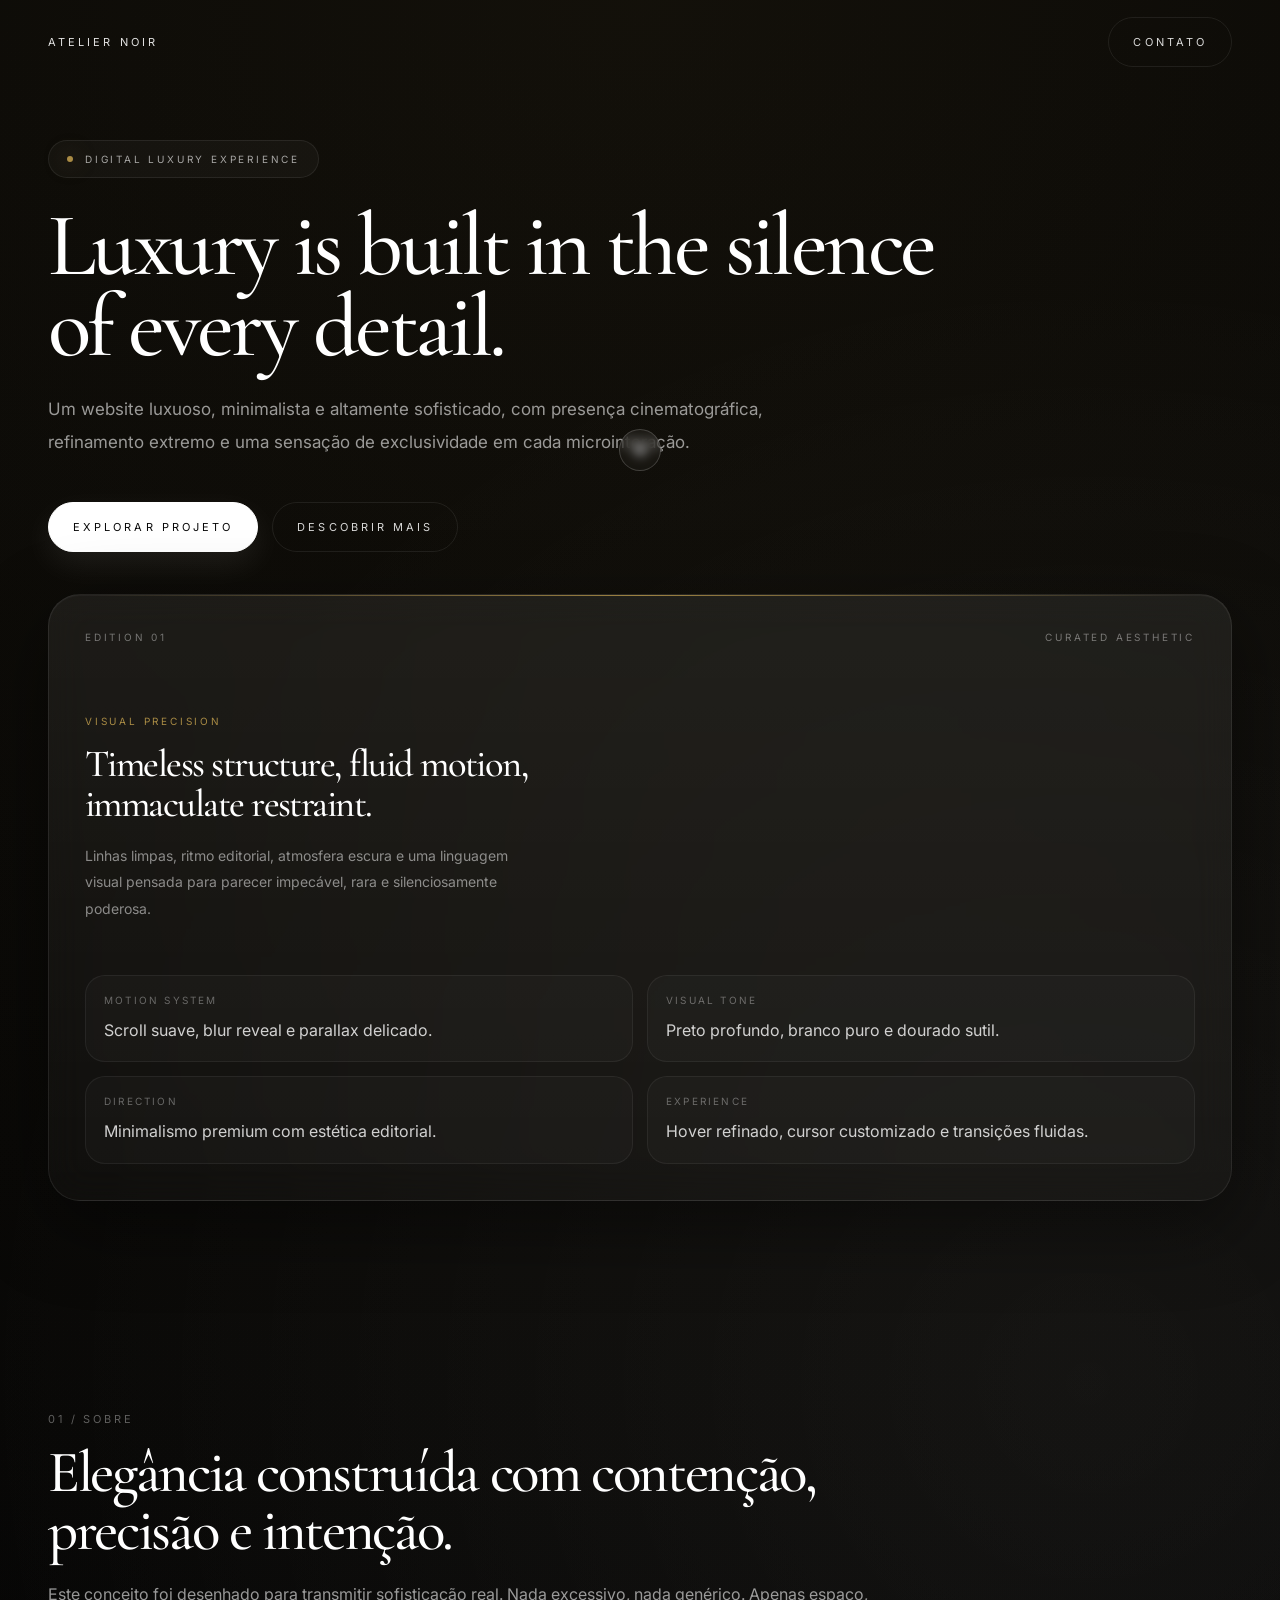
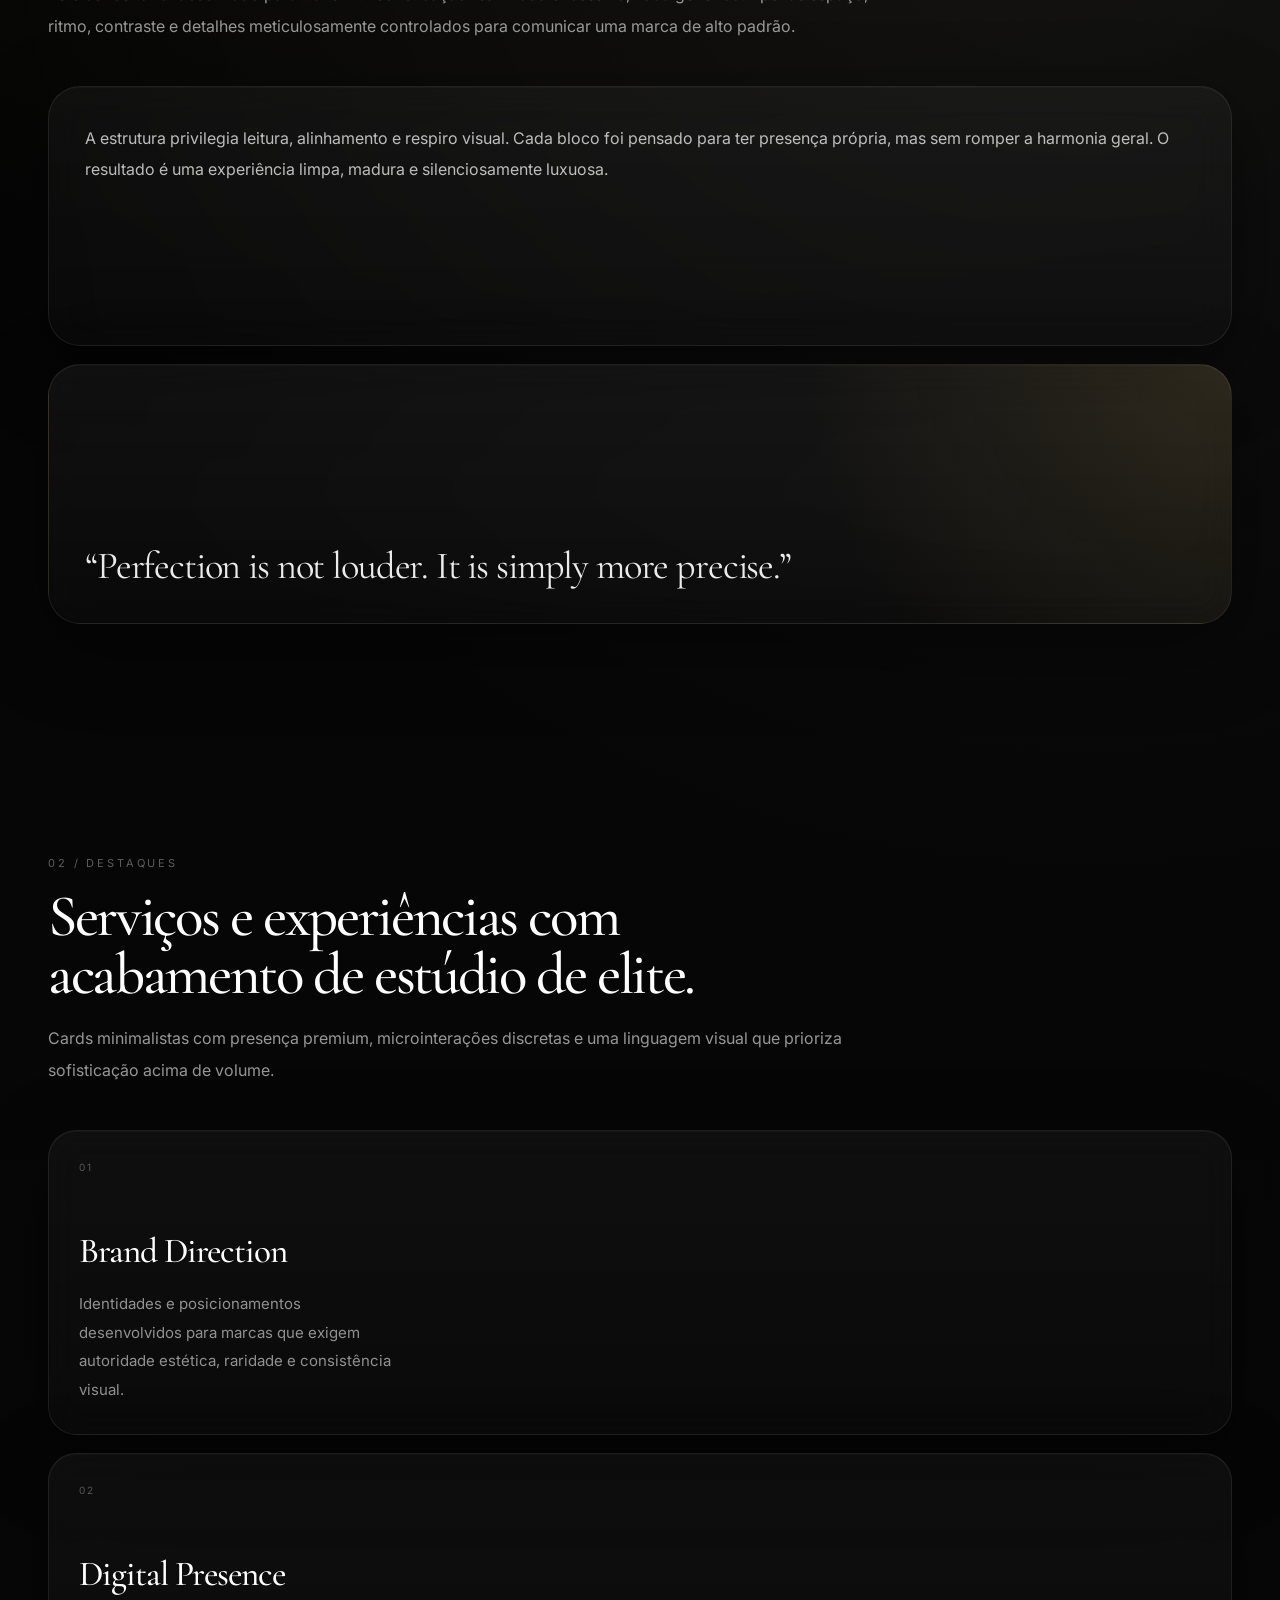
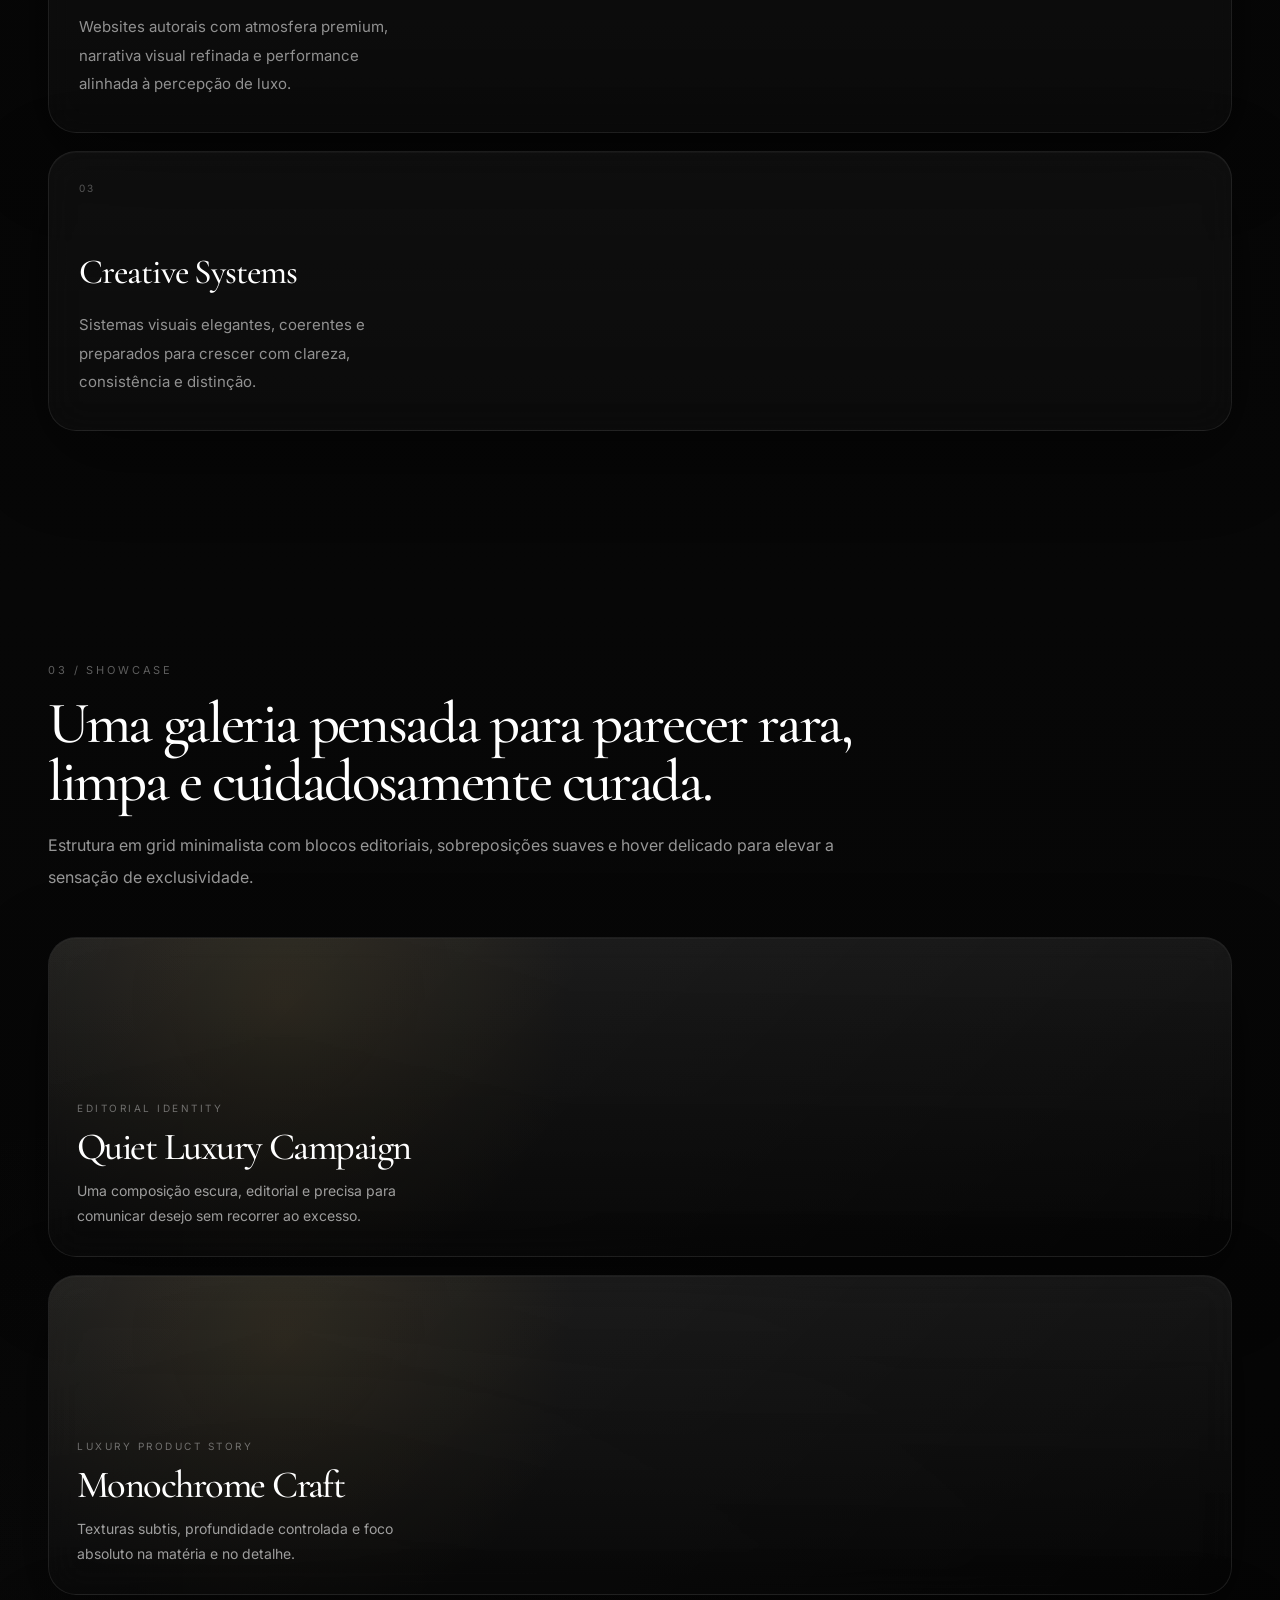
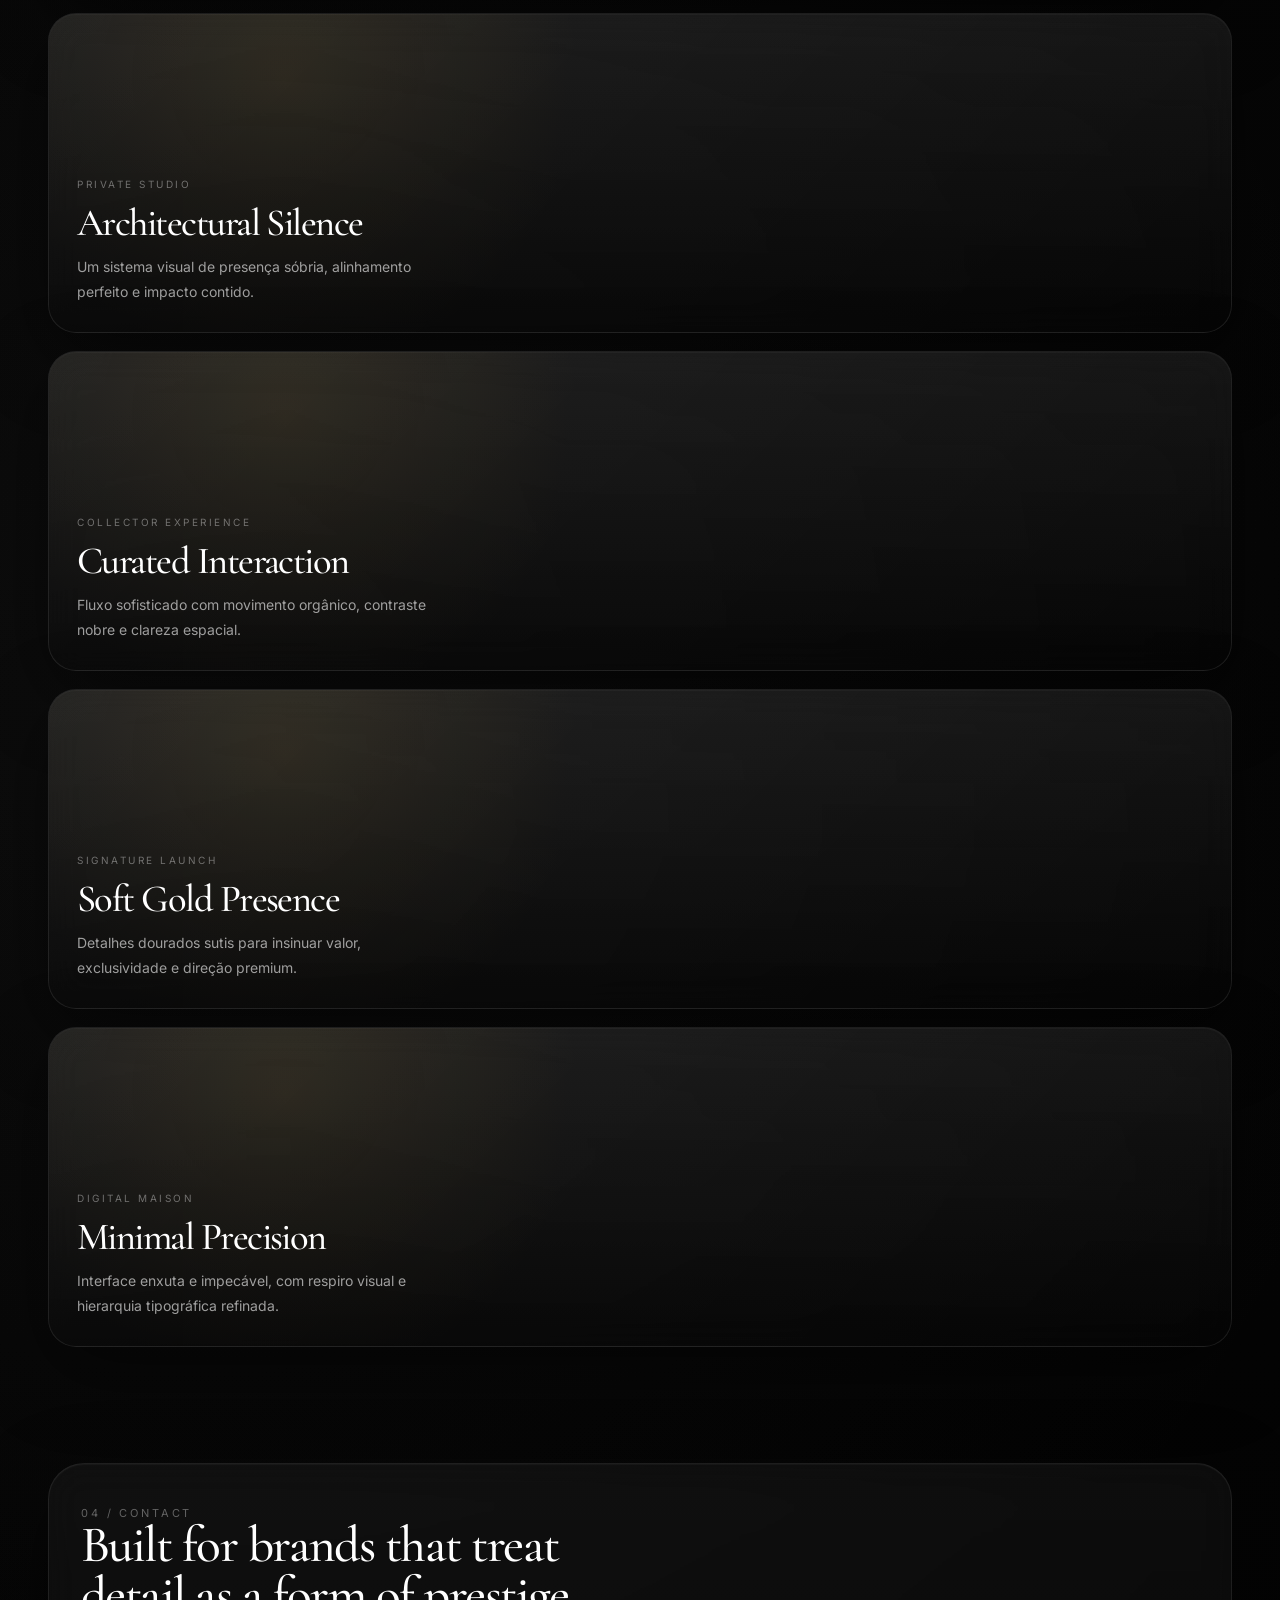
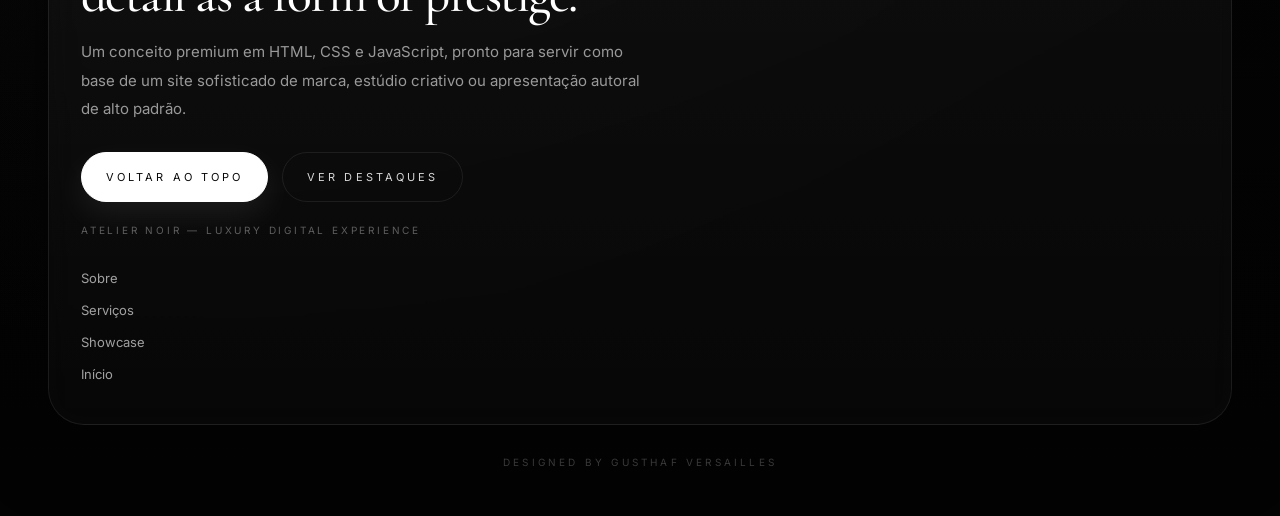
==== commit d190bc40: "Add files via upload" ====
--- a/index.html
+++ b/index.html
@@ -163,7 +163,7 @@
             <div>
               <div class="showcase-meta">Luxury Product Story</div>
               <h3 class="showcase-title">Monochrome Craft</h3>
-              <p class="showcase-desc">Texturas sutis, profundidade controlada e foco absoluto na matéria e no detalhe.</p>
+              <p class="showcase-desc">Texturas subtis, profundidade controlada e foco absoluto na matéria e no detalhe.</p>
             </div>
           </article>
 
@@ -226,15 +226,13 @@
           <a href="#hero" class="social-link magnetic">Início</a>
         </div>
       </div>
-    
-    <!-- ===================================================== -->
-    <!-- Crédito do designer (fora do card, mais elegante)     -->
-    <!-- ===================================================== -->
-    <a href="https://gusthaf-versailles.vercel.app/" target="_blank" class="designer-signature">
-      Designed by Gusthaf Versailles
-    </a>
-  </div>
-</footer>
+      <!-- Assinatura do designer -->
+      <a href="https://gusthaf-versailles.vercel.app/" target="_blank" class="designer-signature">
+        Designed by Gusthaf Versailles
+      </a>
+
+    </div>
+  </footer>
 
   <!-- Scripts principais do projeto -->
   <script src="script.js"></script>
--- a/style.css
+++ b/style.css
@@ -362,8 +362,8 @@
 
 .section-top {
   display: grid;
-  grid-template-columns: minmax(160px, 220px) minmax(0, 1fr);
-  gap: clamp(24px, 3vw, 48px);
+  grid-template-columns: 220px 1fr;
+  gap: 36px;
   margin-bottom: 44px;
   align-items: start;
 }
@@ -442,9 +442,8 @@
 /* Grid de serviços/destaques. */
 .services-grid {
   display: grid;
-  grid-template-columns: repeat(3, minmax(0, 1fr));
+  grid-template-columns: repeat(3, 1fr);
   gap: 18px;
-  align-items: stretch;
 }
 
 .service-card {
@@ -453,7 +452,6 @@
   border-radius: 28px;
   padding: 30px;
   min-height: 320px;
-  height: 100%;
 }
 
 .service-card::before {
@@ -502,9 +500,8 @@
 /* Showcase em grid editorial. */
 .showcase-grid {
   display: grid;
-  grid-template-columns: repeat(12, minmax(0, 1fr));
+  grid-template-columns: repeat(12, 1fr);
   gap: 18px;
-  align-items: stretch;
 }
 
 .showcase-item {
@@ -512,7 +509,6 @@
   overflow: hidden;
   border-radius: 28px;
   min-height: 320px;
-  height: 100%;
   padding: 28px;
   display: flex;
   align-items: end;
@@ -638,10 +634,10 @@
 /* Estado inicial/final das animações de entrada. */
 .reveal {
   opacity: 0;
-  transform: translate3d(0, 28px, 0);
-  filter: blur(10px);
-  transition: opacity 0.9s cubic-bezier(.19,1,.22,1), transform 0.9s cubic-bezier(.19,1,.22,1), filter 0.9s cubic-bezier(.19,1,.22,1);
-  will-change: opacity, transform, filter;
+  transform: translateY(36px);
+  filter: blur(14px);
+  transition: opacity 1.2s cubic-bezier(.19,1,.22,1), transform 1.2s cubic-bezier(.19,1,.22,1), filter 1.2s cubic-bezier(.19,1,.22,1);
+  will-change: transform, opacity, filter;
 }
 
 /* Delays utilitários substituem estilos inline sem mudar o efeito. */
@@ -653,7 +649,7 @@
 
 .reveal.visible {
   opacity: 1;
-  transform: translate3d(0, 0, 0);
+  transform: translateY(0);
   filter: blur(0);
 }
 
@@ -672,22 +668,6 @@
     grid-template-columns: 1fr;
   }
 
-  .hero-grid {
-    align-items: start;
-  }
-
-  .section-top {
-    gap: 18px;
-  }
-
-  .section-index {
-    padding-top: 0;
-  }
-
-  .service-card {
-    min-height: 260px;
-  }
-
   .nav-links {
     display: none;
   }
@@ -756,96 +736,16 @@
   .showcase-item {
     min-height: 260px;
   }
-
-  .section-top {
-    margin-bottom: 32px;
-  }
-
-  .footer-links {
-    gap: 12px;
-  }
-}
-
-
-
+}
 
 /* =========================================================
-   Ajustes de estabilidade responsiva
-   Evita desalinhamentos em desktops grandes e simuladores.
-   ========================================================= */
-
-@media (min-width: 1440px) {
-  :root {
-    --container: 1180px;
-  }
-
-  .hero-grid {
-    grid-template-columns: minmax(0, 1.05fr) minmax(360px, 0.85fr);
-  }
-
-  .section-top {
-    grid-template-columns: 200px minmax(0, 760px);
-  }
-
-  .section-copy {
-    max-width: 680px;
-  }
-}
-
-@media (min-width: 1680px) {
-  .section {
-    padding: 128px 0;
-  }
-
-  h1 {
-    font-size: clamp(4.8rem, 6.8vw, 8rem);
-  }
-
-  h2 {
-    font-size: clamp(3rem, 4.4vw, 4.8rem);
-  }
-}
-
-/* Em telas médias e pequenas, o parallax é desligado pelo JS.
-   Esta regra garante que os elementos voltem ao fluxo normal. */
-.parallax.parallax-disabled {
-  transform: none !important;
-}
-
-/* Evita que animações causem layout estranho quando o usuário prefere menos movimento. */
-@media (prefers-reduced-motion: reduce) {
-  html {
-    scroll-behavior: auto;
-  }
-
-  *,
-  *::before,
-  *::after {
-    animation-duration: 0.001ms !important;
-    animation-iteration-count: 1 !important;
-    transition-duration: 0.001ms !important;
-  }
-
-  .reveal {
-    opacity: 1;
-    transform: none;
-    filter: none;
-  }
-
-  .parallax {
-    transform: none !important;
-  }
-}
-
-/* =========================================================
-   Assinatura do designer (fora do footer-card)
-   Link discreto com leve fade ao chegar no final.
+   Assinatura do designer
+   Link discreto, elegante e com leve fade
    ========================================================= */
 
 .designer-signature {
   display: block;
   margin-top: 32px;
-  padding-bottom: 8px;
   text-align: center;
 
   font-size: 10px;
@@ -858,9 +758,10 @@
   transform: translate3d(0, 8px, 0);
 
   animation: signatureFade 1s ease forwards;
-  animation-delay: 0.35s;
+  animation-delay: 0.4s;
 
   transition: color 0.4s ease;
+  
 }
 
 .designer-signature:hover {
@@ -873,3 +774,128 @@
     transform: translate3d(0, 0, 0);
   }
 }
+
+/* =========================================================
+   Desktop fiel ao layout do iPad
+   Mantém mobile/iPad como estão e corrige apenas telas maiores.
+   ========================================================= */
+
+@media (min-width: 1081px) {
+  /* Header mais limpo, como no iPad: marca à esquerda e contato à direita. */
+  .nav-links {
+    display: none;
+  }
+
+  /* Hero em coluna: texto primeiro e card Edition 01 abaixo. */
+  .hero {
+    min-height: auto;
+    padding: 140px 0 96px;
+  }
+
+  .hero-grid {
+    grid-template-columns: 1fr;
+    align-items: start;
+    gap: 42px;
+  }
+
+  .hero-copy {
+    max-width: 760px;
+  }
+
+  .hero-panel {
+    width: 100%;
+    max-width: 100%;
+  }
+
+  /* Títulos das seções abaixo das palavras/índices, nunca ao lado. */
+  .section-top {
+    grid-template-columns: 1fr;
+    gap: 18px;
+    max-width: 820px;
+  }
+
+  .section-index {
+    padding-top: 0;
+  }
+
+  h2,
+  .section-copy {
+    max-width: 820px;
+  }
+
+  /* Sobre em coluna para manter o mesmo fluxo do iPad. */
+  .about-layout {
+    grid-template-columns: 1fr;
+    gap: 18px;
+  }
+
+  .editorial-card,
+  .editorial-quote {
+    min-height: 260px;
+  }
+
+  /* Destaques em coluna para evitar alturas desiguais e desalinhamentos. */
+  .services-grid {
+    grid-template-columns: 1fr;
+    gap: 18px;
+  }
+
+  .service-card {
+    min-height: 280px;
+    height: auto;
+  }
+
+  /* Showcase sempre empilhado e com cards consistentes. */
+  .showcase-grid {
+    grid-template-columns: 1fr;
+    gap: 18px;
+  }
+
+  .showcase-item,
+  .showcase-item:nth-child(1),
+  .showcase-item:nth-child(2),
+  .showcase-item:nth-child(3),
+  .showcase-item:nth-child(4),
+  .showcase-item:nth-child(5),
+  .showcase-item:nth-child(6) {
+    grid-column: auto;
+    min-height: 320px;
+    height: 320px;
+  }
+
+  /* Footer em coluna e links à esquerda. */
+  .footer-grid {
+    grid-template-columns: 1fr;
+    gap: 34px;
+  }
+
+  .footer-links {
+    justify-items: start;
+    text-align: left;
+  }
+
+  /* Evita que o parallax desloque blocos no desktop grande.
+     O reveal, cursor e magnetic continuam ativos. */
+  .parallax {
+    transform: none !important;
+  }
+}
+
+@media (min-width: 1280px) {
+  .container {
+    width: min(calc(100% - 96px), var(--container));
+  }
+
+  h1 {
+    max-width: 940px;
+    font-size: clamp(4.8rem, 7vw, 8.2rem);
+  }
+
+  h2 {
+    font-size: clamp(3rem, 4.6vw, 4.8rem);
+  }
+
+  .section {
+    padding: 116px 0;
+  }
+}
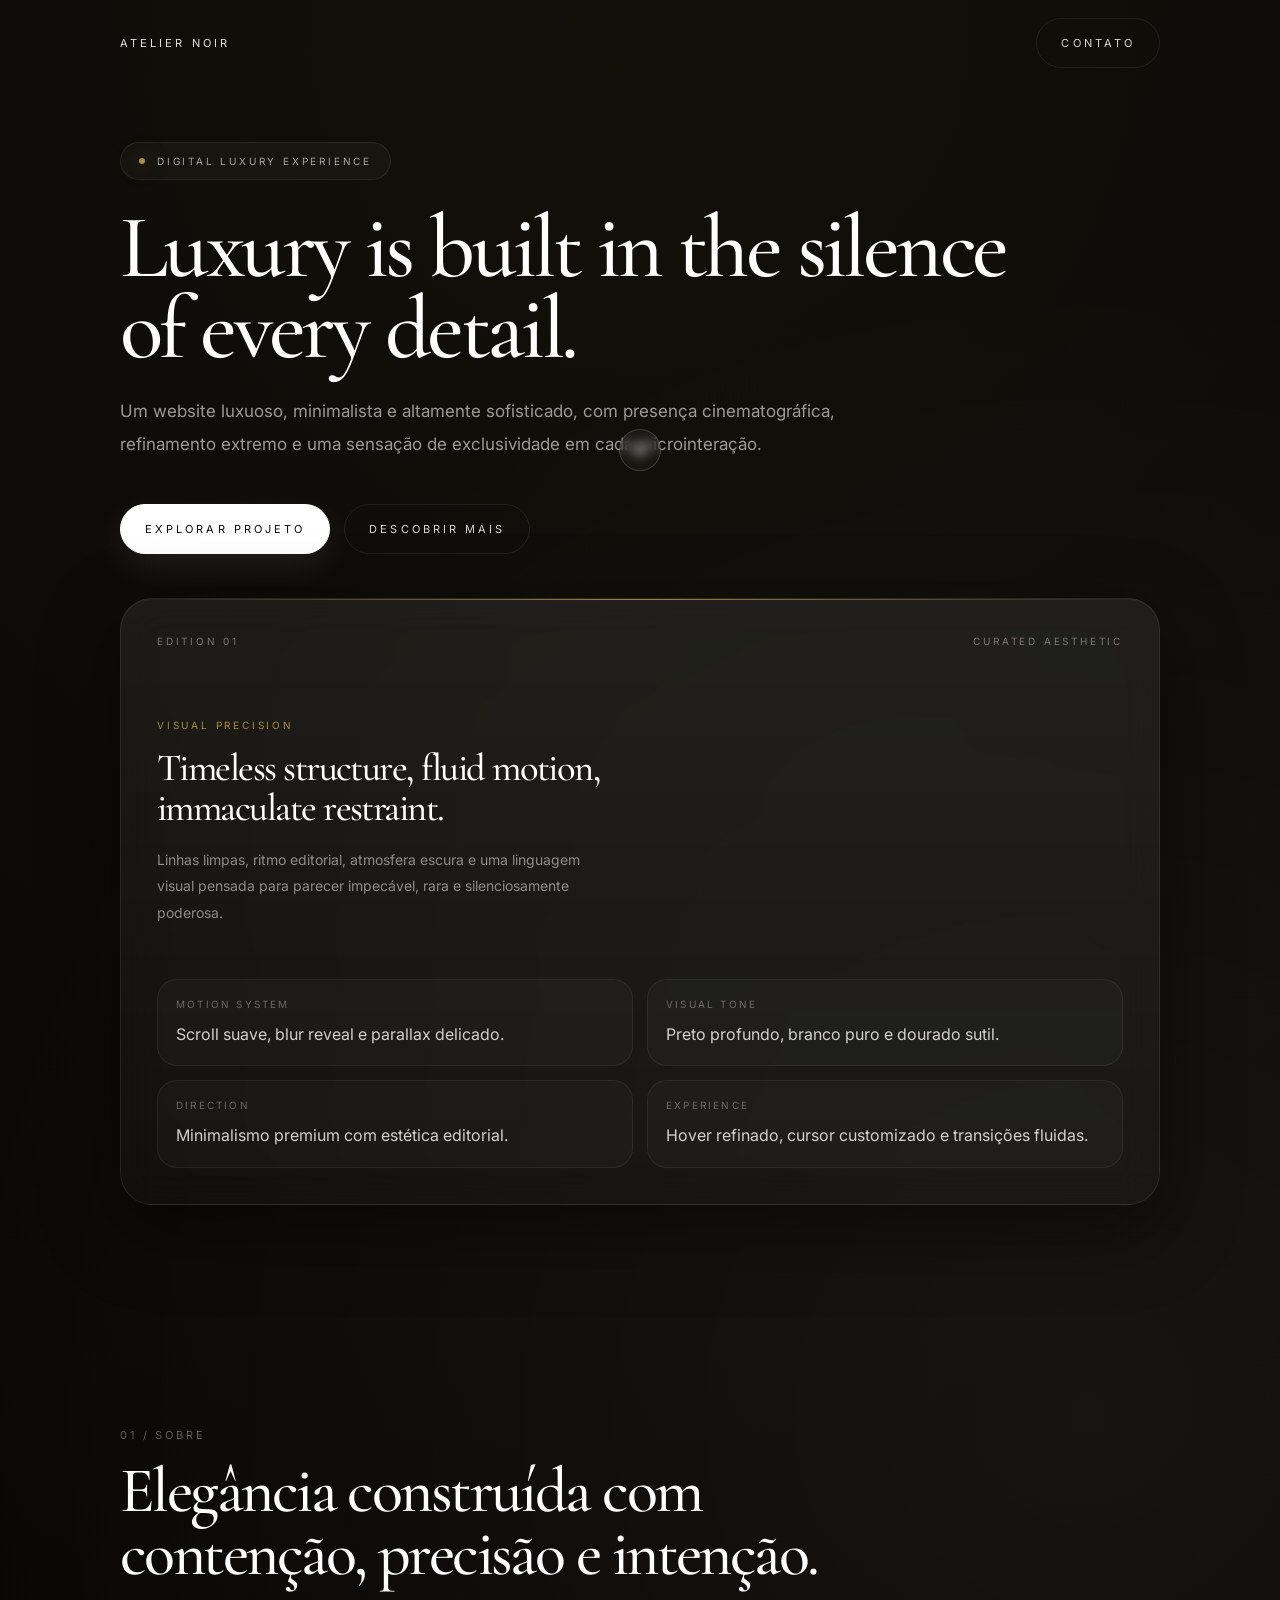
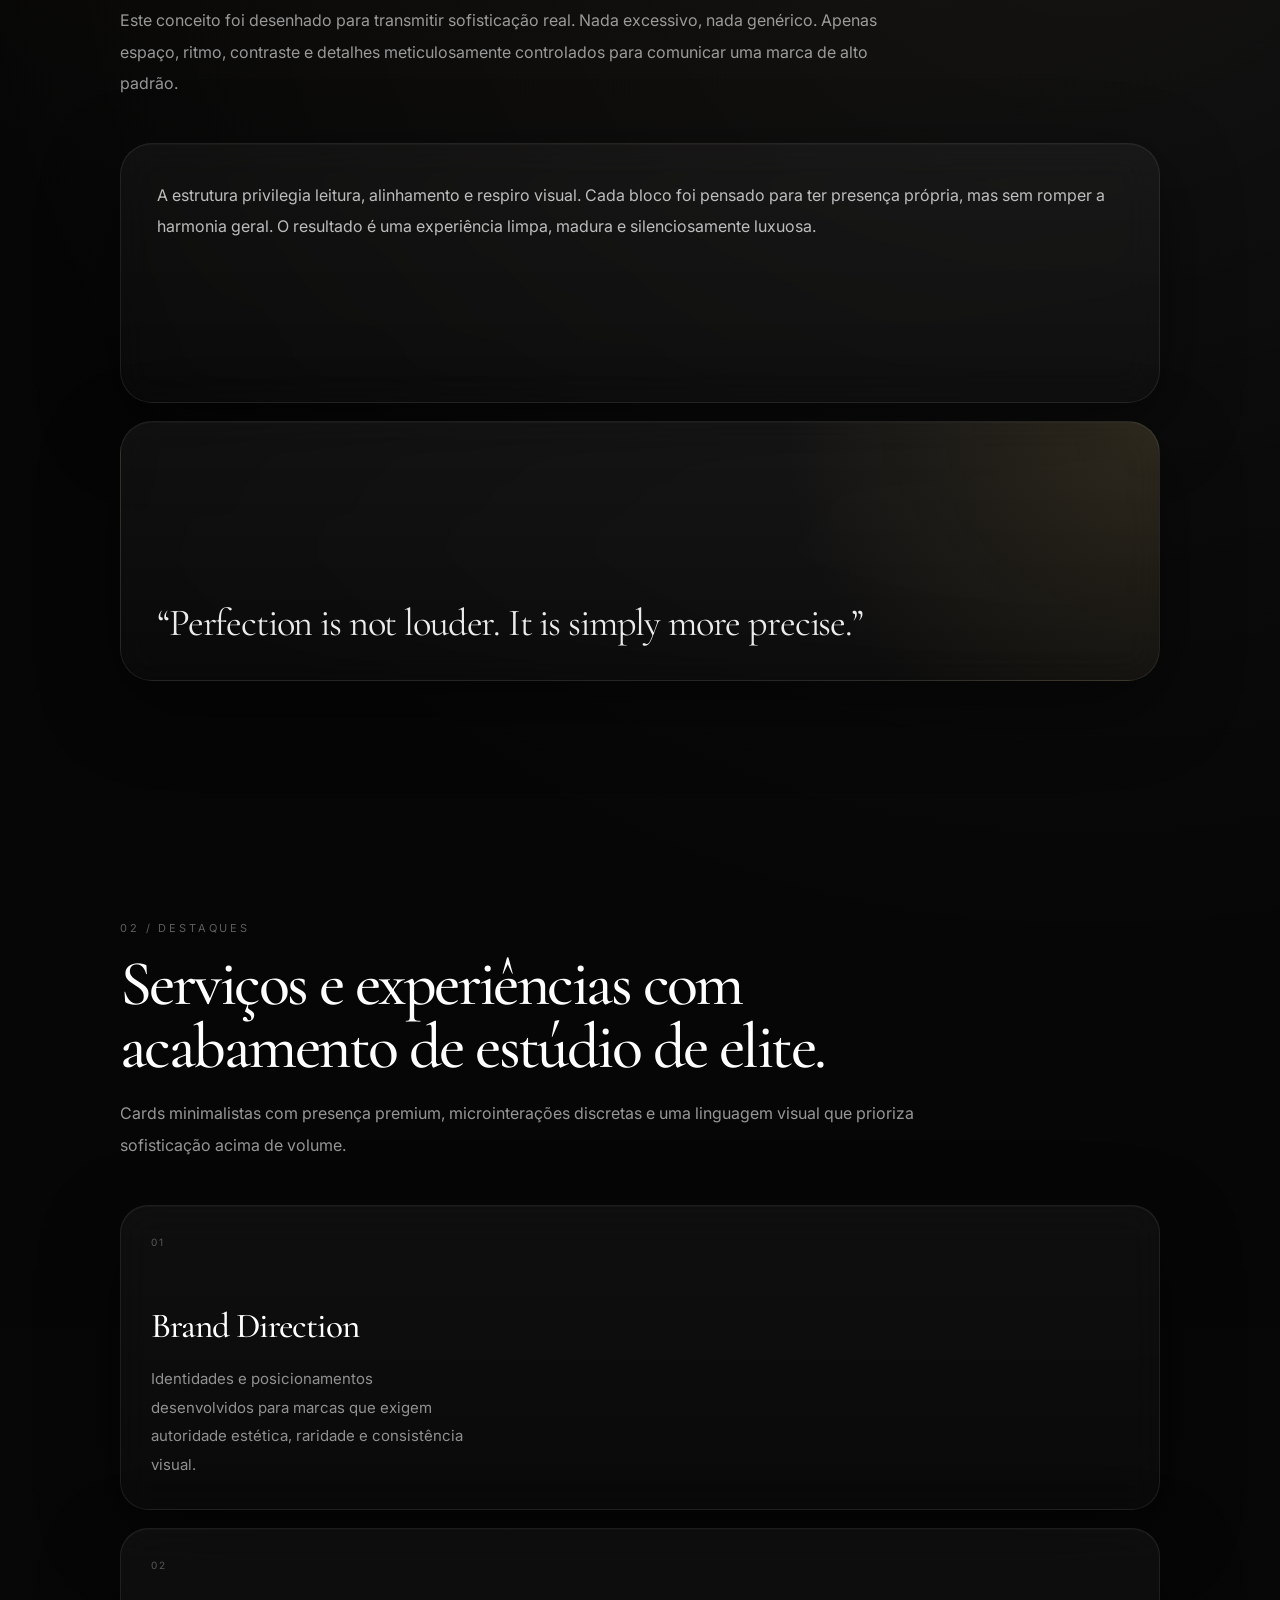
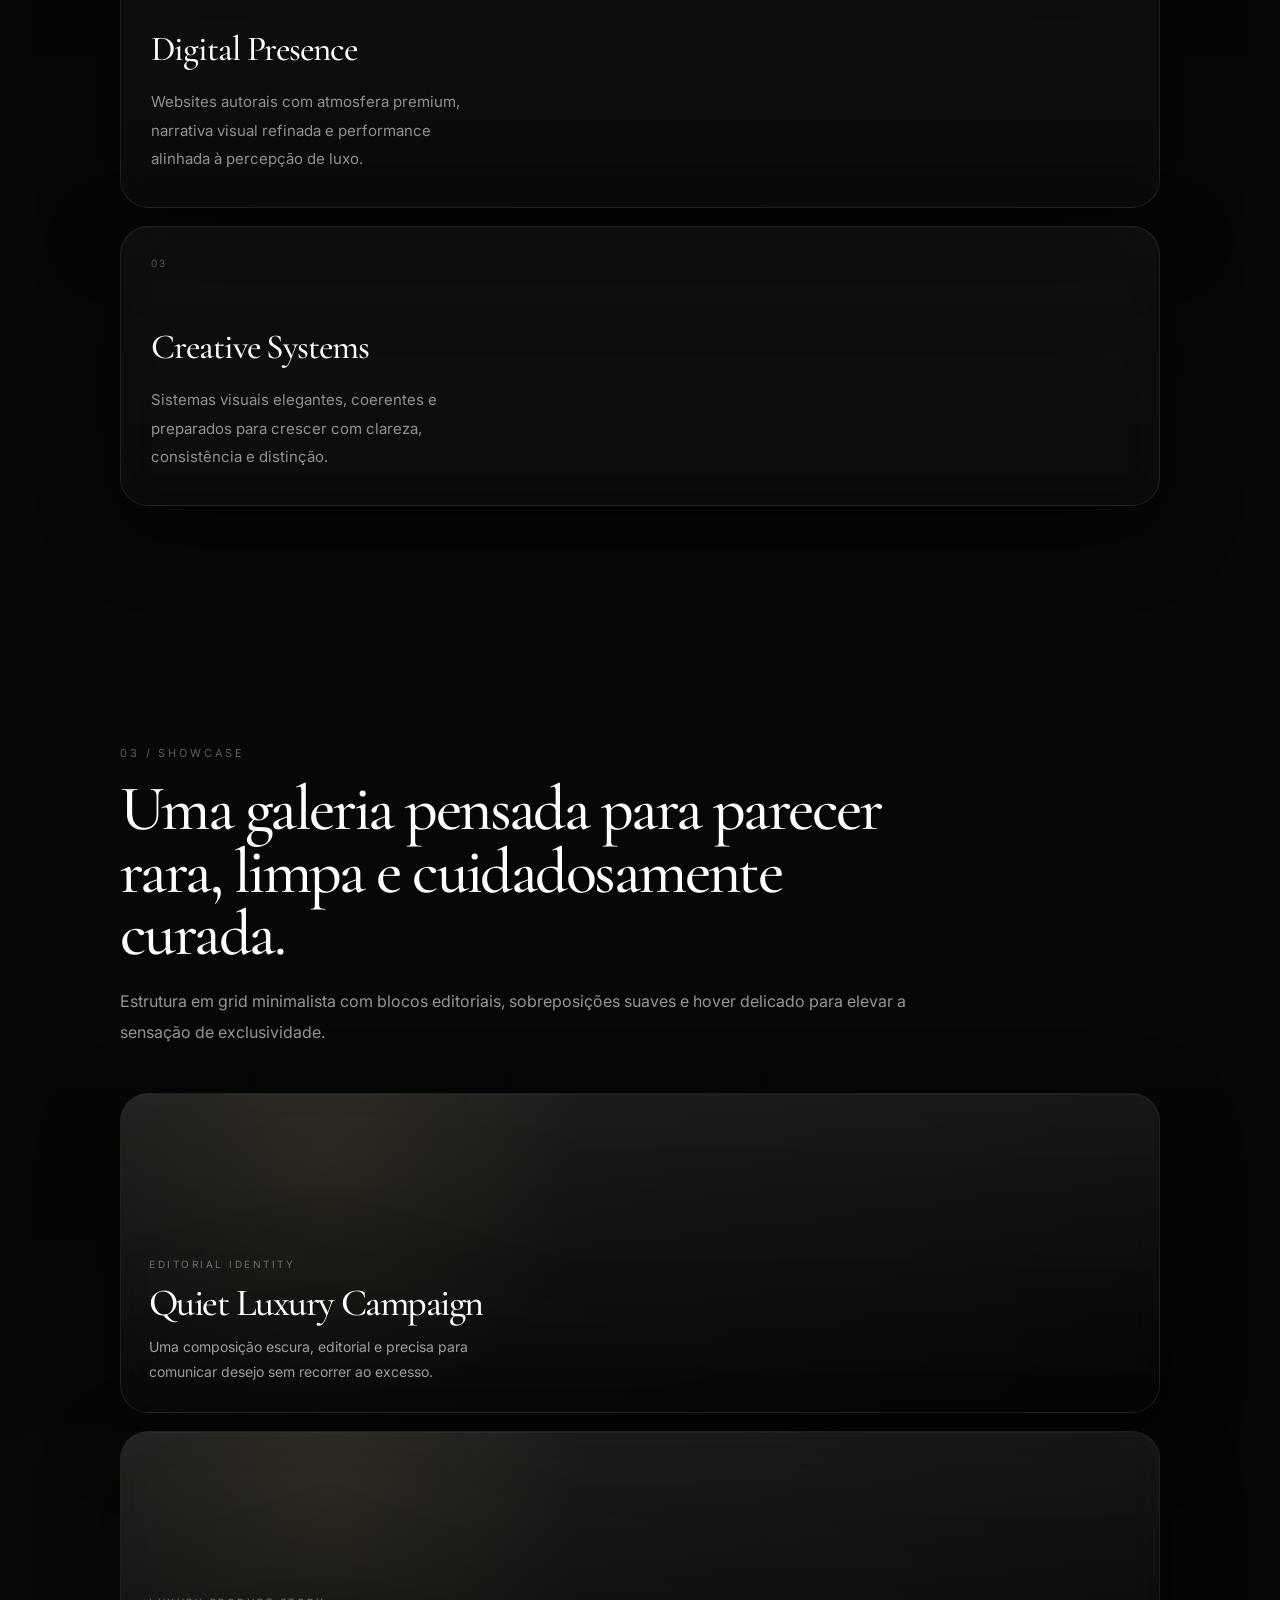
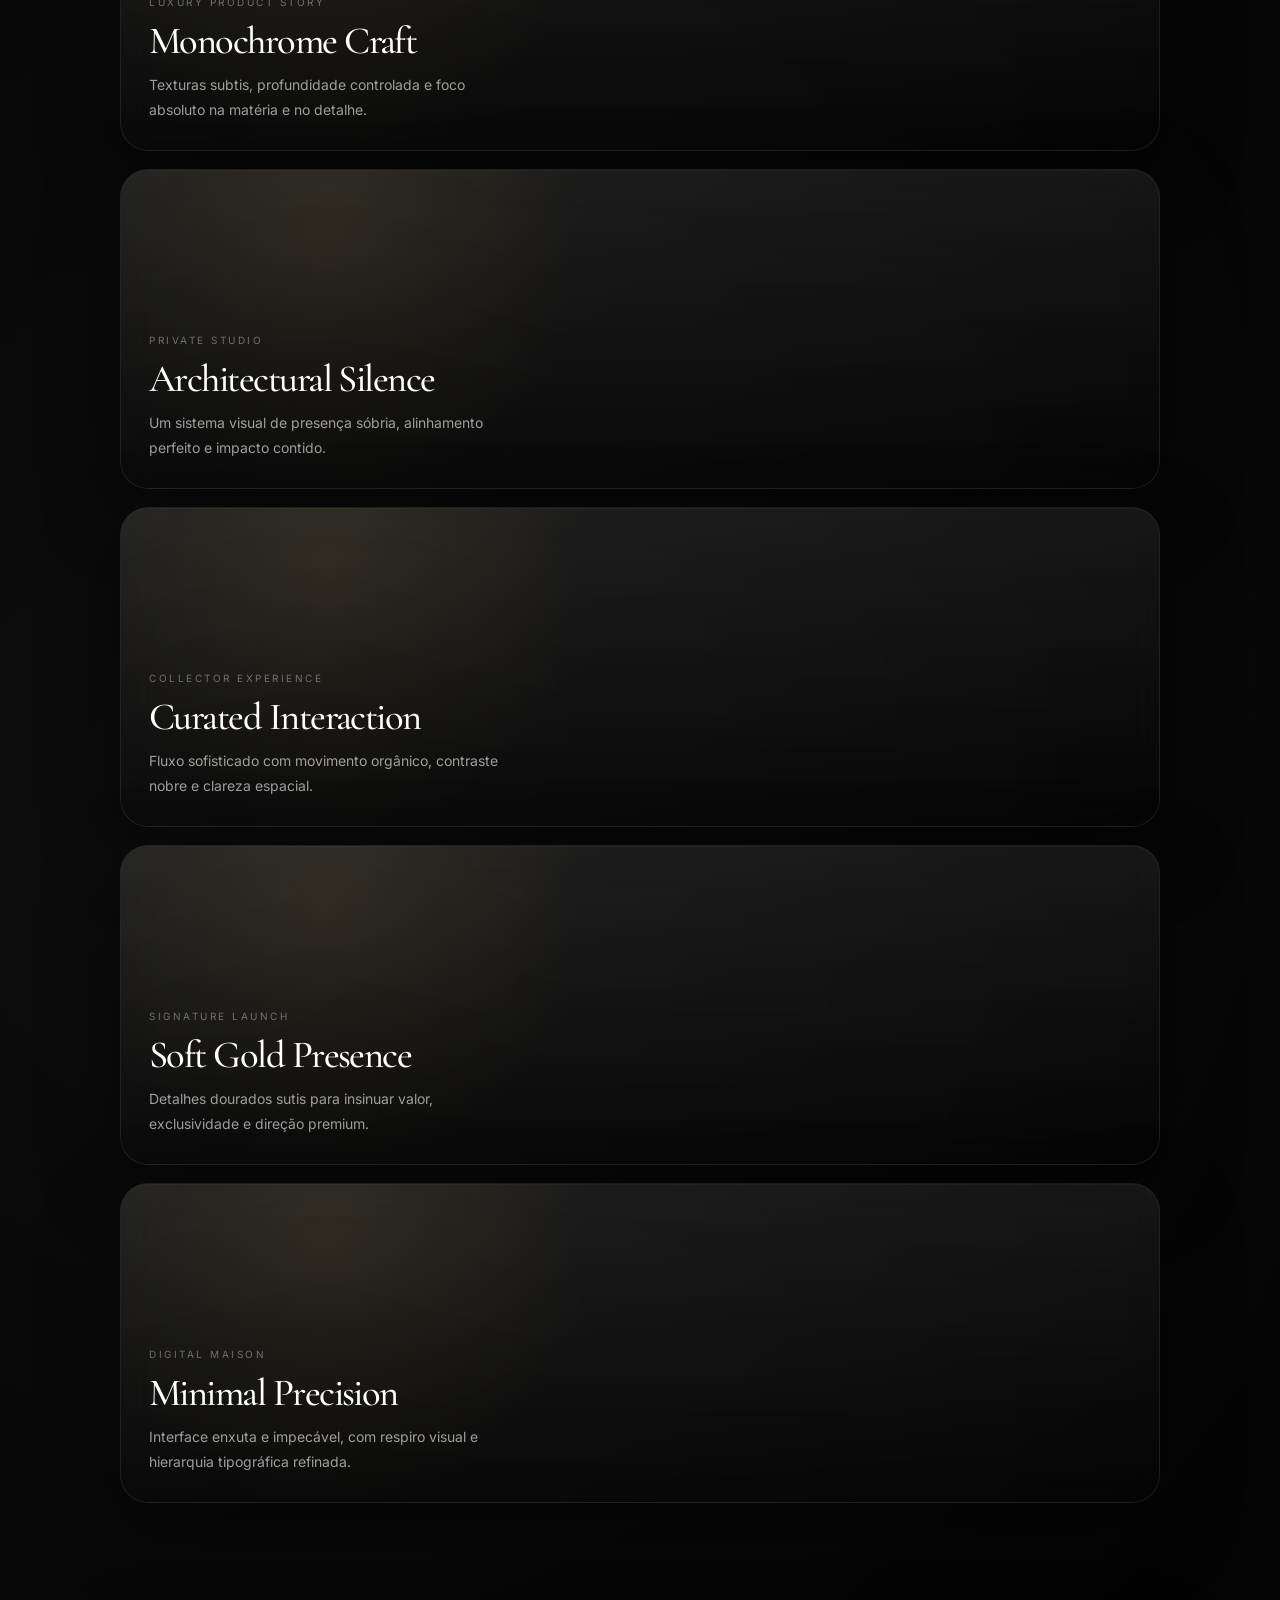
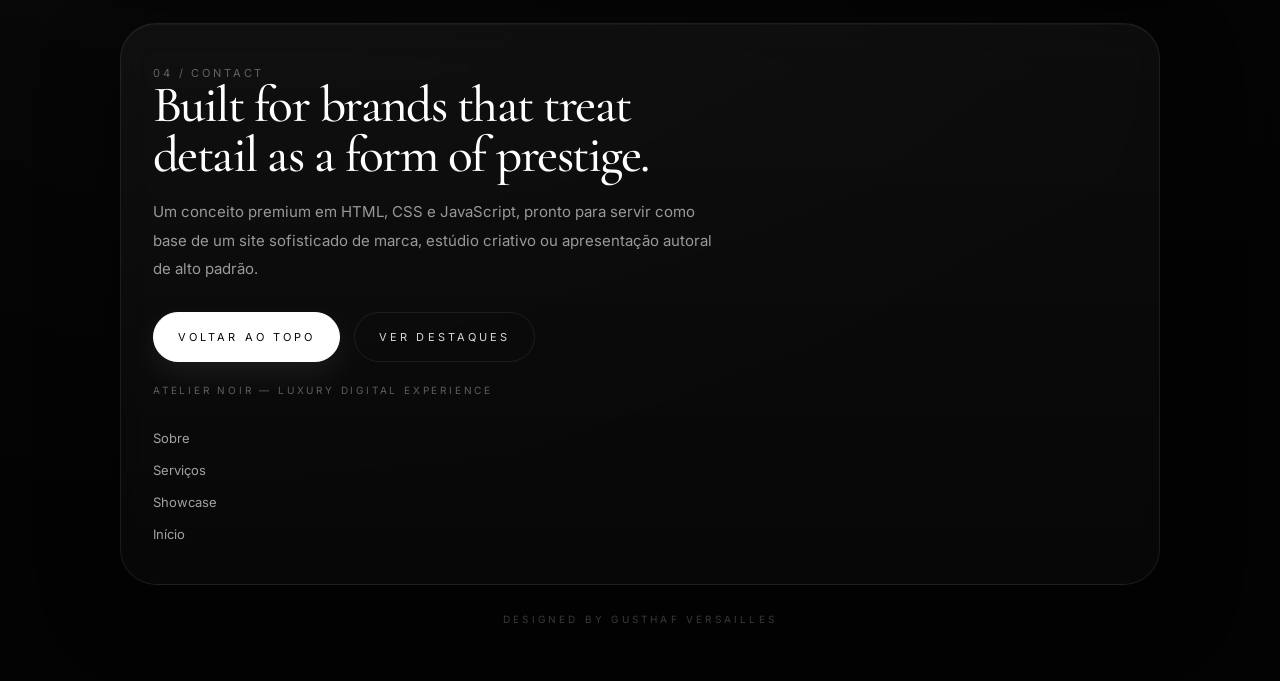
==== commit a322d19f: "Add files via upload" ====
--- a/index.html
+++ b/index.html
@@ -230,7 +230,6 @@
       <a href="https://gusthaf-versailles.vercel.app/" target="_blank" class="designer-signature">
         Designed by Gusthaf Versailles
       </a>
-
     </div>
   </footer>
 
--- a/style.css
+++ b/style.css
@@ -739,13 +739,14 @@
 }
 
 /* =========================================================
-   Assinatura do designer
-   Link discreto, elegante e com leve fade
+   VERSÃO FINAL — Responsividade editorial / ultrawide
+   Mantém mobile e iPad; controla desktop e telas grandes.
    ========================================================= */
 
 .designer-signature {
   display: block;
-  margin-top: 32px;
+  margin-top: 28px;
+  padding-bottom: 8px;
   text-align: center;
 
   font-size: 10px;
@@ -761,7 +762,6 @@
   animation-delay: 0.4s;
 
   transition: color 0.4s ease;
-  
 }
 
 .designer-signature:hover {
@@ -775,27 +775,38 @@
   }
 }
 
-/* =========================================================
-   Desktop fiel ao layout do iPad
-   Mantém mobile/iPad como estão e corrige apenas telas maiores.
-   ========================================================= */
-
+/* Desktop: fica fiel ao iPad, sem espalhar o conteúdo. */
 @media (min-width: 1081px) {
-  /* Header mais limpo, como no iPad: marca à esquerda e contato à direita. */
+  :root {
+    --container: 1040px;
+  }
+
+  .container {
+    width: min(calc(100% - 96px), var(--container));
+  }
+
   .nav-links {
     display: none;
   }
 
-  /* Hero em coluna: texto primeiro e card Edition 01 abaixo. */
+  .nav {
+    min-height: 86px;
+  }
+
   .hero {
     min-height: auto;
-    padding: 140px 0 96px;
+    padding: 142px 0 104px;
   }
 
   .hero-grid {
-    grid-template-columns: 1fr;
+    grid-template-columns: 1fr !important;
     align-items: start;
-    gap: 42px;
+    gap: 44px;
+  }
+
+  h1 {
+    max-width: 900px;
+    font-size: clamp(4.8rem, 7vw, 7.8rem);
   }
 
   .hero-copy {
@@ -807,11 +818,11 @@
     max-width: 100%;
   }
 
-  /* Títulos das seções abaixo das palavras/índices, nunca ao lado. */
   .section-top {
-    grid-template-columns: 1fr;
+    grid-template-columns: 1fr !important;
     gap: 18px;
-    max-width: 820px;
+    max-width: 800px;
+    margin-bottom: 44px;
   }
 
   .section-index {
@@ -820,12 +831,11 @@
 
   h2,
   .section-copy {
-    max-width: 820px;
-  }
-
-  /* Sobre em coluna para manter o mesmo fluxo do iPad. */
+    max-width: 800px;
+  }
+
   .about-layout {
-    grid-template-columns: 1fr;
+    grid-template-columns: 1fr !important;
     gap: 18px;
   }
 
@@ -834,9 +844,8 @@
     min-height: 260px;
   }
 
-  /* Destaques em coluna para evitar alturas desiguais e desalinhamentos. */
   .services-grid {
-    grid-template-columns: 1fr;
+    grid-template-columns: 1fr !important;
     gap: 18px;
   }
 
@@ -845,9 +854,8 @@
     height: auto;
   }
 
-  /* Showcase sempre empilhado e com cards consistentes. */
   .showcase-grid {
-    grid-template-columns: 1fr;
+    grid-template-columns: 1fr !important;
     gap: 18px;
   }
 
@@ -858,44 +866,169 @@
   .showcase-item:nth-child(4),
   .showcase-item:nth-child(5),
   .showcase-item:nth-child(6) {
-    grid-column: auto;
+    grid-column: auto !important;
     min-height: 320px;
     height: 320px;
   }
 
-  /* Footer em coluna e links à esquerda. */
   .footer-grid {
-    grid-template-columns: 1fr;
+    grid-template-columns: 1fr !important;
     gap: 34px;
   }
 
   .footer-links {
-    justify-items: start;
-    text-align: left;
-  }
-
-  /* Evita que o parallax desloque blocos no desktop grande.
-     O reveal, cursor e magnetic continuam ativos. */
+    justify-items: start !important;
+    text-align: left !important;
+  }
+
   .parallax {
     transform: none !important;
   }
 }
 
-@media (min-width: 1280px) {
+/* Desktop grande: trava largura e escala. */
+@media (min-width: 1440px) {
+  :root {
+    --container: 980px;
+  }
+
   .container {
-    width: min(calc(100% - 96px), var(--container));
+    width: min(calc(100% - 128px), var(--container));
+  }
+
+  .hero {
+    padding: 150px 0 112px;
   }
 
   h1 {
+    max-width: 860px;
+    font-size: clamp(5rem, 5.6vw, 7.2rem);
+  }
+
+  h2 {
+    max-width: 760px;
+    font-size: clamp(3.2rem, 3.6vw, 4.6rem);
+  }
+
+  .hero-copy,
+  .section-copy {
+    max-width: 720px;
+  }
+
+  .section-top {
+    max-width: 760px;
+  }
+
+  .section {
+    padding: 118px 0;
+  }
+
+  .hero-panel,
+  .footer-grid {
+    max-width: 980px;
+  }
+}
+
+/* Ultrawide: composição editorial fixa e centralizada. */
+@media (min-width: 1680px) {
+  :root {
+    --container: 940px;
+  }
+
+  .container {
+    width: min(calc(100% - 160px), var(--container));
+  }
+
+  h1 {
+    max-width: 820px;
+    font-size: clamp(5rem, 4.8vw, 6.8rem);
+  }
+
+  h2 {
+    max-width: 720px;
+    font-size: clamp(3rem, 3.2vw, 4.2rem);
+  }
+
+  .hero-copy,
+  .section-copy {
+    max-width: 700px;
+  }
+
+  .section-top {
+    max-width: 720px;
+  }
+
+  .hero-panel,
+  .footer-grid,
+  .showcase-item,
+  .service-card,
+  .editorial-card,
+  .editorial-quote {
     max-width: 940px;
-    font-size: clamp(4.8rem, 7vw, 8.2rem);
+  }
+}
+
+/* Telas extremamente grandes: segura ainda mais a escala visual. */
+@media (min-width: 1920px) {
+  :root {
+    --container: 900px;
+  }
+
+  .container {
+    width: min(calc(100% - 200px), var(--container));
+  }
+
+  .hero {
+    padding: 158px 0 118px;
+  }
+
+  h1 {
+    font-size: clamp(5rem, 4vw, 6.4rem);
   }
 
   h2 {
-    font-size: clamp(3rem, 4.6vw, 4.8rem);
-  }
-
-  .section {
-    padding: 116px 0;
-  }
-}
+    font-size: clamp(3rem, 2.8vw, 4rem);
+  }
+
+  .showcase-item,
+  .showcase-item:nth-child(1),
+  .showcase-item:nth-child(2),
+  .showcase-item:nth-child(3),
+  .showcase-item:nth-child(4),
+  .showcase-item:nth-child(5),
+  .showcase-item:nth-child(6) {
+    height: 300px;
+    min-height: 300px;
+  }
+}
+
+@media (max-width: 720px) {
+  .designer-signature {
+    letter-spacing: 0.22em;
+    line-height: 1.6;
+  }
+}
+
+@media (prefers-reduced-motion: reduce) {
+  html {
+    scroll-behavior: auto;
+  }
+
+  *,
+  *::before,
+  *::after {
+    animation-duration: 0.001ms !important;
+    animation-iteration-count: 1 !important;
+    transition-duration: 0.001ms !important;
+  }
+
+  .reveal {
+    opacity: 1;
+    transform: none;
+    filter: none;
+  }
+
+  .parallax {
+    transform: none !important;
+  }
+}
